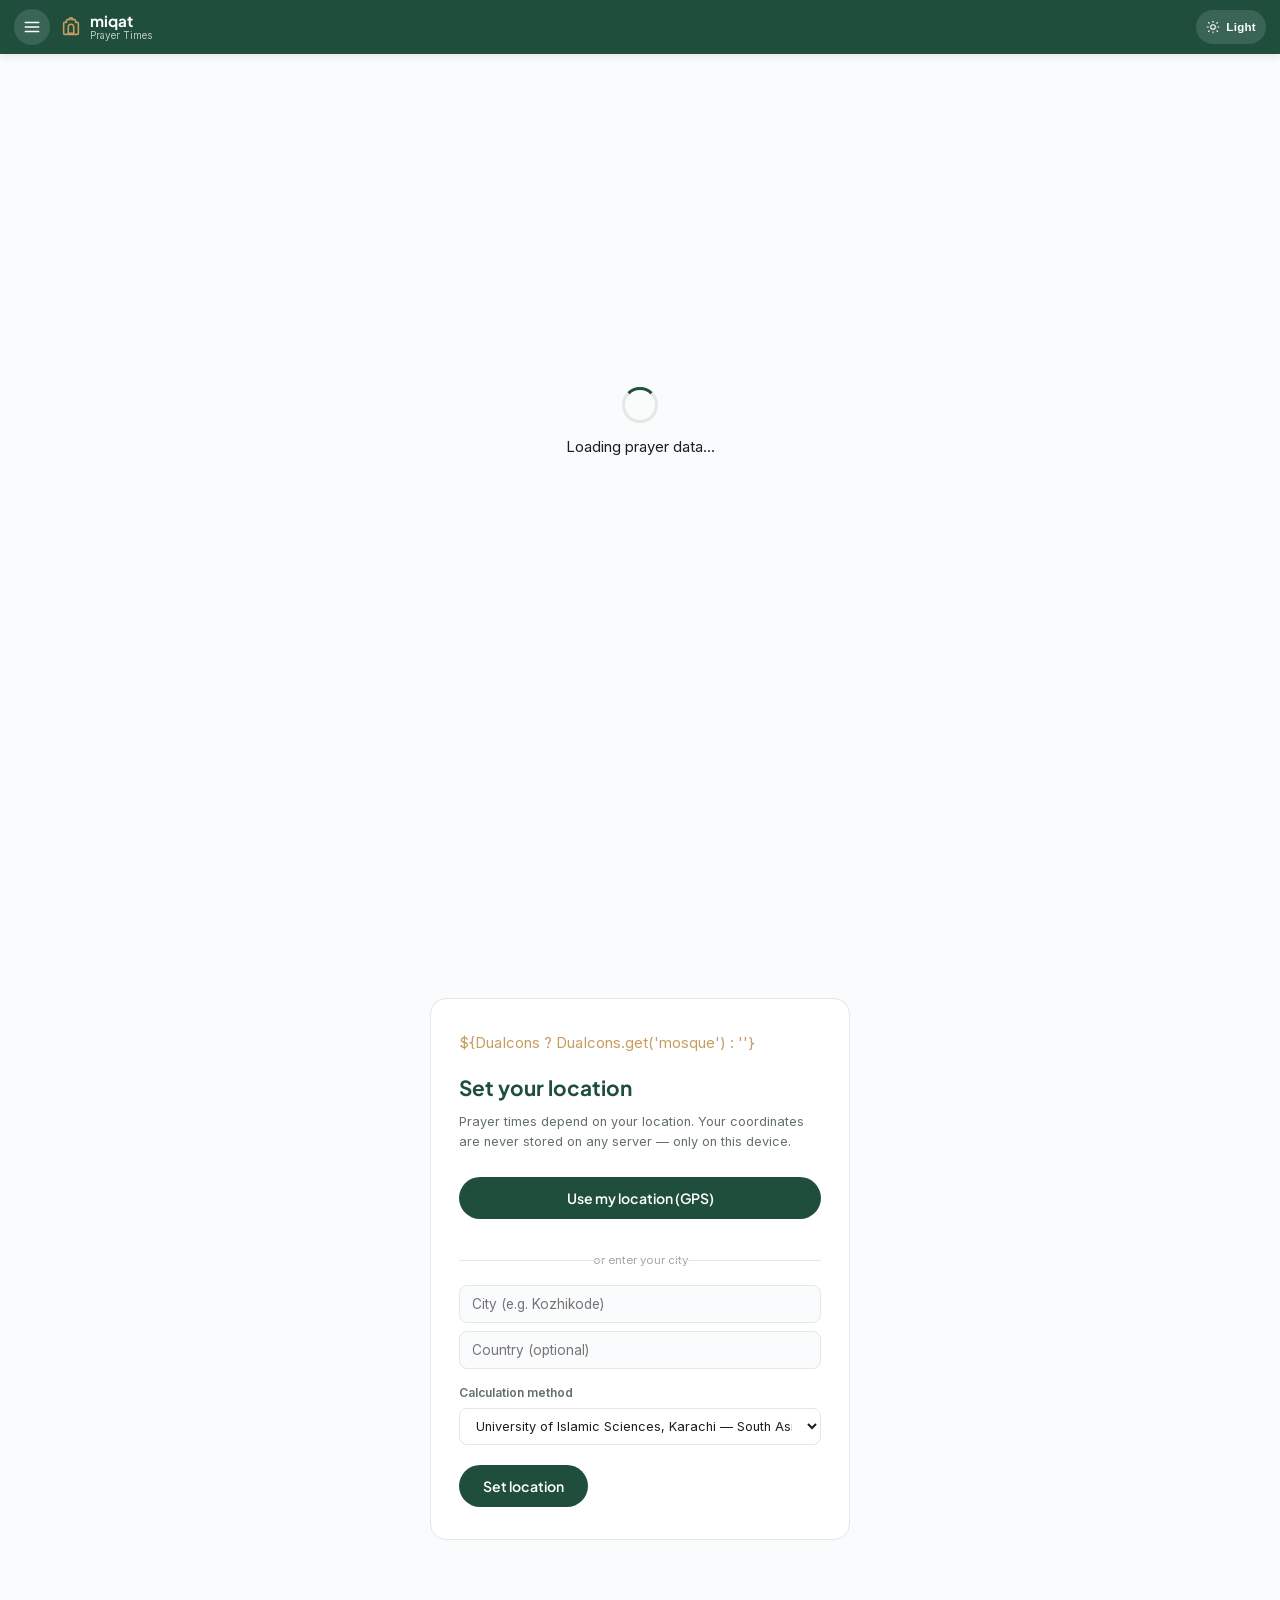
==== miqat/index.html @ eb976a05 "3.0" ====
<!DOCTYPE html>
<html lang="en" data-theme="light">
<head>
<meta charset="UTF-8">
<meta name="viewport" content="width=device-width, initial-scale=1.0">
<title>miqat — Prayer Times</title>
<meta name="description" content="Prayer times, reminders, and tracking. Know your salah times. Never miss a prayer.">
<meta property="og:title" content="miqat — Prayer Times">
<meta property="og:description" content="Prayer times specific to your location. Track every prayer. Qalah management.">
<meta name="theme-color" content="#1f4e3d">
<link rel="manifest" href="/dua/manifest.json">
<link rel="stylesheet" href="../assets/theme/theme.css">
<link rel="stylesheet" href="../assets/css/base.css">
<link rel="stylesheet" href="./style.css">
</head>
<body>

<header class="topbar">
  <div class="topbar-logo">
    <div class="topbar-title">
      miqat
      <span>Prayer Times</span>
    </div>
  </div>
</header>

<div class="page-wrap" id="miqat-app">

  <!-- Loading -->
  <div id="loading" class="screen-center">
    <div class="loading-ring"></div>
    <p id="loading-text">Loading prayer data...</p>
  </div>

  <!-- SETUP SCREEN -->
  <div id="setup-screen" class="screen-center" hidden>
    <div class="setup-card">
      <div class="setup-icon">${DuaIcons ? DuaIcons.get('mosque') : ''}</div>
      <h1 class="setup-title">Set your location</h1>
      <p class="setup-sub">Prayer times depend on your location. Your coordinates are never stored on any server — only on this device.</p>

      <div id="setup-error" class="setup-error" hidden></div>

      <button class="btn-primary setup-gps-btn" id="gps-btn" onclick="useGPS()">
        Use my location (GPS)
      </button>

      <div class="setup-divider">or enter your city</div>

      <div class="setup-city-row">
        <input id="city-input" type="text" placeholder="City (e.g. Kozhikode)" class="setup-input" onkeydown="if(event.key==='Enter') searchCity()">
        <input id="country-input" type="text" placeholder="Country (optional)" class="setup-input">
      </div>

      <div class="setup-method-row">
        <label class="setup-label">Calculation method</label>
        <select id="method-select" class="setup-select"></select>
      </div>

      <button class="btn-primary" id="city-search-btn" onclick="searchCity()">Set location</button>
    </div>
  </div>

  <!-- MAIN APP SCREEN -->
  <div id="app-screen" hidden>

    <!-- Location bar -->
    <div class="location-bar" id="location-bar">
      <span id="times-status" class="times-status"></span>
      <span id="location-name" class="location-name"></span>
      <button class="location-change-btn" onclick="changeLocation()">Change</button>
      <button class="notif-btn" id="notif-btn" onclick="requestNotifications()" title="Enable reminders">
        Reminders
      </button>
      <span id="notif-granted" hidden class="notif-on">Reminders on</span>
    </div>

    <!-- Hero — next prayer countdown -->
    <div id="next-prayer-card" class="next-card upcoming">
      <div class="hero-label">Loading...</div>
    </div>

    <!-- Streak -->
    <div class="streak-bar">
      <span id="streak-display" class="streak-count"></span>
      <span id="streak-milestone" class="streak-milestone" hidden></span>
    </div>

    <!-- Reward panel -->
    <div id="reward-panel" class="reward-panel" hidden></div>

    <!-- Prayer list — today -->
    <section class="section-card">
      <div class="section-head">
        Today's Prayers
      </div>
      <div id="prayer-list" class="prayer-list"></div>
    </section>

    <!-- Notifications prompt -->
    <section class="section-card notif-prompt-card" id="notif-prompt-card">
      <div class="section-head">Reminders</div>
      <p class="notif-desc">Enable browser notifications to receive reminders at each prayer time, even when the app is in the background.</p>
      <button class="btn-primary btn-small" onclick="requestNotifications()">
        Enable prayer reminders
      </button>
      <p class="notif-note">Works best when installed as an app (Add to Home Screen).</p>
    </section>

    <!-- 7-day prayer chart -->
    <section class="section-card">
      <div class="section-head">
        Prayer history
        <div class="chart-toggle">
          <button class="chart-tab active" onclick="renderChart(7); this.parentNode.querySelectorAll('.chart-tab').forEach(b=>b.classList.remove('active')); this.classList.add('active')">7 days</button>
          <button class="chart-tab" onclick="renderChart(30); this.parentNode.querySelectorAll('.chart-tab').forEach(b=>b.classList.remove('active')); this.classList.add('active')">30 days</button>
        </div>
      </div>
      <div id="prayer-chart"></div>
    </section>

    <!-- Qalah tracker -->
    <section class="section-card">
      <div class="section-head">Qalah — القضاء</div>
      <p class="qalah-desc">Prayers missed and not yet made up. Each one you complete here brings you closer to clearing your account with Allah.</p>
      <div id="qalah-tracker"></div>
    </section>

  </div><!-- end app-screen -->

</div><!-- end page-wrap -->

<script src="../assets/icons/icons.js"></script>
<script src="../assets/theme/theme.js"></script>
<script src="./builder.js"></script>
<script>
  if ('serviceWorker' in navigator) {
    navigator.serviceWorker.register('/dua/sw.js').catch(console.error);
  }
  // Check notification permission on load
  document.addEventListener('DOMContentLoaded', () => {
    if (typeof Notification !== 'undefined' && Notification.permission === 'granted') {
      const nb = document.getElementById('notif-btn');
      const ng = document.getElementById('notif-granted');
      const np = document.getElementById('notif-prompt-card');
      if (nb) nb.hidden = true;
      if (ng) ng.hidden = false;
      if (np) np.hidden = true;
    }
  });
</script>
</body>
</html>
---- assets/theme/theme.css ----
/*
 * dua — assets/theme/theme.css
 * Noor UI — Islamic Minimal Design System
 *
 * Usage: <html data-theme="noor">  (light | dark | dua | noor)
 * Import BEFORE style.css in every module's <head>.
 */

/* ════════════════════════════════════════════════════════════════
   BASE FONT IMPORT (loaded once here, not repeated per module)
════════════════════════════════════════════════════════════════ */
/* UI fonts — Inter and Plus Jakarta Sans from Google Fonts */
/* ════════════════════════════════════════════════════════════════
   SELF-HOSTED FONTS — all from assets/fonts/
   No Google Fonts CDN. Works offline after first load.

   Path note: this file is at assets/theme/theme.css
   One level up (..) = assets/, then fonts/ = assets/fonts/
   Correct relative path to fonts = ../fonts/
════════════════════════════════════════════════════════════════ */

/* ── Arabic: Scheherazade New (word-by-word cells, duas) ── */
@font-face {
  font-family: 'Scheherazade New';
  src: url('../fonts/ScheherazadeNew-Regular.woff2') format('woff2');
  font-weight: 400; font-style: normal; font-display: swap;
}
@font-face {
  font-family: 'Scheherazade New';
  src: url('../fonts/ScheherazadeNew-Medium.woff2') format('woff2');
  font-weight: 500; font-style: normal; font-display: swap;
}
@font-face {
  font-family: 'Scheherazade New';
  src: url('../fonts/ScheherazadeNew-SemiBold.woff2') format('woff2');
  font-weight: 600; font-style: normal; font-display: swap;
}
@font-face {
  font-family: 'Scheherazade New';
  src: url('../fonts/ScheherazadeNew-Bold.woff2') format('woff2');
  font-weight: 700; font-style: normal; font-display: swap;
}

/* ── Arabic: Amiri Quran (complete recitation blocks .dua-ar) ── */
@font-face {
  font-family: 'Amiri Quran';
  src: url('../fonts/AmiriQuran-Regular.woff2') format('woff2');
  font-weight: 400; font-style: normal; font-display: swap;
}

/* ── Arabic: Amiri (generic Arabic prose fallback) ── */
@font-face {
  font-family: 'Amiri';
  src: url('../fonts/amiri-regular.woff2') format('woff2');
  font-weight: 400; font-style: normal; font-display: swap;
}
@font-face {
  font-family: 'Amiri';
  src: url('../fonts/amiri-bold.woff2') format('woff2');
  font-weight: 700; font-style: normal; font-display: swap;
}

/* ── UI: Inter variable (body text, labels, table cells) ── */
@font-face {
  font-family: 'Inter';
  src: url('../fonts/InterVariable.woff2') format('woff2');
  font-weight: 100 900; font-style: normal; font-display: swap;
}

/* ── Display: Plus Jakarta Sans variable (headings, buttons, nav) ── */
@font-face {
  font-family: 'Plus Jakarta Sans';
  src: url('../fonts/PlusJakartaSans%5Bwght%5D.woff2') format('woff2');
  font-weight: 200 800; font-style: normal; font-display: swap;
}

/* ── Malayalam: Manjari (word-by-word .ml column) ── */
@font-face {
  font-family: 'Manjari';
  src: url('../fonts/Manjari-Regular.woff2') format('woff2');
  font-weight: 400; font-style: normal; font-display: swap;
}
@font-face {
  font-family: 'Manjari';
  src: url('../fonts/Manjari-Bold.woff2') format('woff2');
  font-weight: 700; font-style: normal; font-display: swap;
}

/* ── Malayalam: Noto Sans Malayalam (fallback if Manjari missing) ── */
@font-face {
  font-family: 'Noto Sans Malayalam';
  src: url('../fonts/NotoSansMalayalam-Regular.woff2') format('woff2');
  font-weight: 400; font-style: normal; font-display: swap;
}
@font-face {
  font-family: 'Noto Sans Malayalam';
  src: url('../fonts/NotoSansMalayalam-Bold.woff2') format('woff2');
  font-weight: 700; font-style: normal; font-display: swap;
}

/* ════════════════════════════════════════════════════════════════
   ARABIC FONTS — self-hosted from assets/fonts/
   Scheherazade New: all Arabic text, duas, word-by-word table
   Amiri Quran:      complete recitation display blocks (.dua-ar)
   SIL Open Font License — free to host and redistribute
════════════════════════════════════════════════════════════════ */






/* ════════════════════════════════════════════════════════════════
   THEME: LIGHT  (default — clean daylight)
════════════════════════════════════════════════════════════════ */
:root,
[data-theme="light"] {
  /* Surface */
  --bg:          #FAFBFC;
  --card:        #FFFFFF;
  --card-alt:    #F6EFE7;
  --alt-row:     #F3F7F5;

  /* Primary — deep green */
  --primary:     #1f4e3d;
  --primary-mid: #2a6953;
  --primary-fg:  #FFFFFF;

  /* Accent — warm gold */
  --accent:      #c79c60;
  --accent-bg:   rgba(199,156,96,0.10);
  --accent-fg:   #FFFFFF;

  /* Text */
  --text:        #1A1F1C;
  --muted:       #637068;
  --subtle:      #A0A8A4;

  /* Border & divider */
  --border:      #E2E8E4;
  --divider:     #EDF1EF;

  /* Semantic */
  --success:     #2a6953;
  --warning:     #c79c60;
  --info:        #1f4e3d;

  /* Arabic */
  --arabic-color: var(--primary);
  --arabic-font:  'Scheherazade New', 'Noto Naskh Arabic', serif;

  /* Shadow */
  --shadow-card: 0 4px 16px rgba(0,0,0,0.06);
  --shadow-bar:  0 2px 8px  rgba(0,0,0,0.10);

  /* Layout */
  --nav-w:       255px;
  --radius-sm:   8px;
  --radius-md:   12px;
  --radius-lg:   16px;
  --radius-pill: 100px;

  /* Typography */
  --font-ui:     'Inter', 'Segoe UI', system-ui, sans-serif;
  --font-display:'Plus Jakarta Sans', 'Inter', sans-serif;
}

/* ════════════════════════════════════════════════════════════════
   THEME: DARK  (deep night, green accents)
════════════════════════════════════════════════════════════════ */
[data-theme="dark"] {
  --bg:          #0D1110;
  --card:        #161C19;
  --card-alt:    #1C2420;
  --alt-row:     #1A211E;

  --primary:     #3DB882;
  --primary-mid: #52C993;
  --primary-fg:  #0D1110;

  --accent:      #D7A055;
  --accent-bg:   rgba(215,160,85,0.10);
  --accent-fg:   #0D1110;

  --text:        #E8EDE9;
  --muted:       #8A9A91;
  --subtle:      #4A5A52;

  --border:      #243028;
  --divider:     #1E2A24;

  --arabic-color: #3DB882;

  --shadow-card: 0 4px 24px rgba(0,0,0,0.35);
  --shadow-bar:  0 2px 10px rgba(0,0,0,0.50);
}

/* ════════════════════════════════════════════════════════════════
   THEME: DUA  (original warm green — the project's heritage look)
════════════════════════════════════════════════════════════════ */
[data-theme="dua"] {
  --bg:          #4a4d50;
  --card:        #FFFFFF;
  --card-alt:    #f6faf7;
  --alt-row:     #f6faf7;

  --primary:     #1f4e3d;
  --primary-mid: #2a6953;
  --primary-fg:  #FFFFFF;

  --accent:      #c79c60;
  --accent-bg:   rgba(199,156,96,0.10);
  --accent-fg:   #FFFFFF;

  --text:        #2a2a2a;
  --muted:       #666666;
  --subtle:      #999999;

  --border:      #e2e8e4;
  --divider:     #edf1ef;

  --arabic-color: #1f4e3d;

  --shadow-card: 0 4px 24px rgba(0,0,0,0.12);
  --shadow-bar:  0 2px 10px rgba(0,0,0,0.50);
}

/* ════════════════════════════════════════════════════════════════
   THEME: NOOR  (Islamic Minimal — the new design language)
════════════════════════════════════════════════════════════════ */
[data-theme="noor"] {
  /* Surface — soft cream and white */
  --bg:          #FAFBFC;
  --card:        #FFFFFF;
  --card-alt:    #F6EFE7;
  --alt-row:     #F9F5F0;

  /* Primary — Noor Blue */
  --primary:     #4A6580;
  --primary-mid: #6F88A5;
  --primary-fg:  #FFFFFF;

  /* Accent — Warm Gold */
  --accent:      #D7A055;
  --accent-bg:   rgba(215,160,85,0.09);
  --accent-fg:   #FFFFFF;

  /* Secondary — Sage Green */
  --sage:        #8D9B78;
  --sage-bg:     rgba(141,155,120,0.08);

  /* Text */
  --text:        #1E2530;
  --muted:       #6B7A8D;
  --subtle:      #B0BBC8;

  /* Border */
  --border:      #E8EDF2;
  --divider:     #F0F4F7;

  /* Semantic */
  --success:     #8D9B78;
  --warning:     #D7A055;
  --info:        #6F88A5;

  /* Arabic */
  --arabic-color: #4A6580;

  /* Shadow — very soft, Noor spec */
  --shadow-card: 0 4px 16px rgba(0,0,0,0.06);
  --shadow-bar:  0 1px 8px  rgba(0,0,0,0.08);

  /* Typography override */
  --font-ui:      'Inter', system-ui, sans-serif;
  --font-display: 'Plus Jakarta Sans', 'Inter', sans-serif;
  --font-ml:      'Manjari', 'Noto Sans Malayalam', sans-serif;
}

/* ════════════════════════════════════════════════════════════════
   TRANSITION — smooth theme switching
════════════════════════════════════════════════════════════════ */
*, *::before, *::after {
  transition:
    background-color 0.25s ease,
    border-color     0.25s ease,
    color            0.25s ease,
    box-shadow       0.25s ease;
}
/* Disable transition on elements where it looks jarring */
.ar, img, svg { transition: none; }
---- assets/css/base.css ----
/*
 * dua — assets/css/common.css
 * Shared layout used by ALL modules: salah, reminder, ablution, quran.
 * Contains: reset, topbar, sidebar, nav, progress, overlay, print base, utilities.
 * Module-specific styles (word tables, dua blocks, etc.) live in each module's style.css.
 *
 * Load order in every module HTML:
 *   <link rel="stylesheet" href="../assets/theme/theme.css">
 *   <link rel="stylesheet" href="../assets/css/common.css">
 *   <link rel="stylesheet" href="./style.css">
 */

/* ── RESET ── */
*, *::before, *::after { box-sizing: border-box; margin: 0; padding: 0; }

body {
  font-family: var(--font-ui, 'Inter', system-ui, sans-serif);
  font-size: 15px;
  line-height: 1.6;
  background: var(--bg);
  color: var(--text);
  min-height: 100vh;
  scroll-behavior: smooth;
  -webkit-font-smoothing: antialiased;
}

a { color: inherit; text-decoration: none; }
ul { list-style: none; }

/* ── TOP BAR ── */
.topbar {
  position: fixed; top: 0; left: 0; right: 0; z-index: 500;
  height: 54px;
  background: var(--primary);
  display: flex; align-items: center;
  padding: 0 14px; gap: 10px;
  box-shadow: var(--shadow-bar);
}

.topbar-logo {
  display: flex; align-items: center; gap: 8px;
  flex: 1; min-width: 0;
}

.topbar-logo .dua-icon {
  width: 22px; height: 22px;
  color: var(--accent);
  flex-shrink: 0;
  display: block;
}

.topbar-title {
  color: var(--primary-fg);
  font-family: var(--font-display, 'Plus Jakarta Sans', sans-serif);
  font-size: 0.95rem;
  font-weight: 700;
  line-height: 1.2;
  white-space: nowrap;
  overflow: hidden;
  text-overflow: ellipsis;
}

.topbar-title span {
  display: block;
  font-size: 0.62rem;
  font-weight: 400;
  opacity: 0.7;
  font-family: var(--font-ui);
}

.topbar-actions {
  display: flex; align-items: center; gap: 6px;
  flex-shrink: 0;
}

/* Icon button — used for menu, theme switcher, etc. */
.icon-btn {
  background: rgba(255,255,255,0.12);
  border: none;
  color: var(--primary-fg);
  width: 36px; height: 36px;
  border-radius: 50%;
  cursor: pointer;
  display: flex; align-items: center; justify-content: center;
  transition: background 0.2s;
  flex-shrink: 0;
}
.icon-btn:hover { background: rgba(255,255,255,0.22); }
.icon-btn svg  { width: 18px; height: 18px; stroke: currentColor; fill: none; }

/* Theme switcher button — slightly wider for label */
.theme-btn {
  background: rgba(255,255,255,0.12);
  border: none;
  color: var(--primary-fg);
  height: 34px;
  padding: 0 10px;
  border-radius: var(--radius-pill);
  cursor: pointer;
  display: flex; align-items: center; gap: 6px;
  font-size: 0.72rem;
  font-weight: 600;
  letter-spacing: 0.3px;
  transition: background 0.2s;
  flex-shrink: 0;
}
.theme-btn:hover { background: rgba(255,255,255,0.22); }
.theme-btn svg  { width: 14px; height: 14px; stroke: currentColor; fill: none; }

/* ── THEME PANEL ── */
.theme-panel {
  position: fixed;
  top: 62px; right: 14px;
  z-index: 600;
  background: var(--card);
  border: 1px solid var(--border);
  border-radius: var(--radius-md);
  box-shadow: var(--shadow-card), 0 8px 32px rgba(0,0,0,0.12);
  padding: 12px;
  min-width: 220px;
  display: none;
}
.theme-panel.open { display: block; }

.theme-panel-title {
  font-size: 0.65rem;
  text-transform: uppercase;
  letter-spacing: 1.2px;
  color: var(--muted);
  margin-bottom: 10px;
  padding: 0 4px;
}

.theme-options {
  display: grid;
  grid-template-columns: 1fr 1fr;
  gap: 8px;
}

.theme-option {
  border: 2px solid var(--border);
  border-radius: var(--radius-sm);
  padding: 10px 8px;
  cursor: pointer;
  background: var(--bg);
  transition: border-color 0.15s, background 0.15s;
  display: flex; flex-direction: column; align-items: center; gap: 6px;
  text-align: center;
}
.theme-option:hover { border-color: var(--primary-mid); }
.theme-option.active { border-color: var(--accent); background: var(--accent-bg); }

.theme-option-swatch {
  width: 32px; height: 20px;
  border-radius: 4px;
  border: 1px solid rgba(0,0,0,0.08);
}
.theme-option-name {
  font-size: 0.7rem;
  font-weight: 600;
  color: var(--text);
}
.theme-option-desc {
  font-size: 0.58rem;
  color: var(--muted);
}

/* Swatch colors per theme */
.swatch-light  { background: linear-gradient(135deg, #FAFBFC 50%, #1f4e3d 50%); }
.swatch-dark   { background: linear-gradient(135deg, #0D1110 50%, #3DB882 50%); }
.swatch-dua    { background: linear-gradient(135deg, #4a4d50 50%, #1f4e3d 50%); }
.swatch-noor   { background: linear-gradient(135deg, #F6EFE7 50%, #6F88A5 50%); }

/* ── PROGRESS BAR ── */
.prog-wrap {
  position: fixed; top: 54px; left: 0; right: 0; z-index: 490;
  height: 2px;
  background: rgba(0,0,0,0.08);
}
.prog-fill {
  height: 100%;
  background: var(--accent);
  transition: width 0.4s ease;
  width: 0;
}
.prog-label {
  position: fixed; top: 60px; right: 12px; z-index: 491;
  font-size: 0.62rem;
  background: var(--primary);
  color: rgba(255,255,255,0.9);
  padding: 2px 10px;
  border-radius: var(--radius-pill);
  font-weight: 500;
  letter-spacing: 0.2px;
}

/* ── SIDEBAR ── */
.sidebar {
  position: fixed; top: 54px; left: 0; bottom: 0; z-index: 400;
  width: var(--nav-w, 255px);
  background: var(--card);
  border-right: 1px solid var(--border);
  overflow-y: auto;
  padding: 16px 0 24px;
  transform: translateX(-100%);
  transition: transform 0.3s ease;
}
.sidebar.open { transform: translateX(0); }

.nav-group-label {
  display: flex; align-items: center; gap: 7px;
  font-size: 0.6rem;
  text-transform: uppercase;
  letter-spacing: 1.4px;
  color: var(--subtle);
  padding: 14px 16px 5px;
  font-weight: 600;
}
.nav-group-label svg {
  width: 12px; height: 12px;
  stroke: var(--muted);
  fill: none;
  flex-shrink: 0;
}

.nav-list { padding: 0; }

.nav-link {
  display: flex; align-items: center; gap: 8px;
  padding: 7px 16px;
  text-decoration: none;
  color: var(--text);
  font-size: 0.78rem;
  border-left: 2px solid transparent;
  transition: background 0.15s, border-color 0.15s;
}
.nav-link:hover  {
  background: var(--alt-row);
  border-left-color: var(--accent);
}
.nav-link.active {
  background: var(--alt-row);
  border-left-color: var(--primary);
  color: var(--primary);
  font-weight: 600;
}

/* Constrain inline SVG icons inside nav links — without this they auto-size
   to their viewBox (24px) which makes the schedule icon much bigger than text */
.nav-link svg {
  width: 15px; height: 15px;
  stroke: currentColor;
  fill: none;
  flex-shrink: 0;
}

.nav-check {
  width: 16px; height: 16px;
  flex-shrink: 0;
  display: flex; align-items: center; justify-content: center;
}
.nav-check svg {
  width: 12px; height: 12px;
  stroke: var(--accent);
  fill: none;
}
/* Hide check icon when not done */
.nav-check:empty { visibility: hidden; }

.nav-separator {
  height: 1px;
  background: var(--divider);
  margin: 8px 16px;
}

.overlay {
  display: none;
  position: fixed; inset: 0; z-index: 399;
  background: rgba(0,0,0,0.45);
  backdrop-filter: blur(2px);
}
.overlay.show { display: block; }

/* ── MAIN CONTENT ── */
.main {
  padding-top: 74px;
  padding-bottom: 96px;
  padding-left: 20px;
  padding-right: 20px;
  max-width: 900px;
  margin: 0 auto;
}

/* ── INTRO CARD ── */
.intro-card {
  background: var(--card);
  border-radius: var(--radius-lg);
  box-shadow: var(--shadow-card);
  padding: 28px 24px;
  margin-bottom: 20px;
  border: 1px solid var(--border);
}

.intro-card h1 {
  display: flex; align-items: center; gap: 10px;
  color: var(--primary);
  font-family: var(--font-display);
  font-size: 1.3rem;
  font-weight: 700;
  text-align: center;
  margin-bottom: 4px;
  justify-content: center;
}
.intro-card h1 svg {
  width: 22px; height: 22px;
  stroke: var(--accent);
  fill: none;
  flex-shrink: 0;
}

.intro-tag {
  text-align: center;
  color: var(--muted);
  font-size: 0.8rem;
  margin-bottom: 20px;
}

.study-tip {
  background: var(--accent-bg);
  border-left: 3px solid var(--accent);
  border-radius: 0 var(--radius-sm) var(--radius-sm) 0;
  padding: 12px 16px;
  font-size: 0.8rem;
  margin-bottom: 20px;
  line-height: 1.65;
  display: flex;
  align-items: flex-start;
  gap: 10px;
}
.study-tip svg {
  width: 16px; height: 16px;
  stroke: var(--accent);
  fill: none;
  flex-shrink: 0;
  margin-top: 2px;
}
.study-tip strong { color: var(--accent); }

.sec-label {
  display: flex; align-items: center; gap: 7px;
  font-size: 0.65rem;
  text-transform: uppercase;
  letter-spacing: 1.5px;
  color: var(--primary);
  font-weight: 700;
  margin-bottom: 10px;
}
.sec-label svg {
  width: 13px; height: 13px;
  stroke: var(--primary);
  fill: none;
}
---- miqat/style.css ----
/*
 * dua — miqat/style.css
 * Prayer times + reminder module. Miqat-specific styles only.
 * Base layout (topbar, page-wrap) is in ../assets/css/base.css
 */

/* ── SCREENS ── */
.screen-center {
  display: flex; flex-direction: column; align-items: center;
  justify-content: center; min-height: calc(100vh - 54px);
  padding: 24px; text-align: center;
}

.loading-ring {
  width: 36px; height: 36px;
  border: 3px solid var(--border);
  border-top-color: var(--primary);
  border-radius: 50%;
  animation: spin 0.9s linear infinite;
  margin-bottom: 12px;
}
@keyframes spin { to { transform: rotate(360deg); } }

/* ── SETUP CARD ── */
.setup-card {
  width: 100%; max-width: 420px;
  background: var(--card);
  border: 1px solid var(--border);
  border-radius: var(--radius-lg);
  padding: 32px 28px;
  text-align: left;
}
.setup-icon { color: var(--accent); margin-bottom: 16px; }
.setup-icon svg { width: 32px; height: 32px; stroke: currentColor; fill: none; }
.setup-title {
  font-family: var(--font-display);
  font-size: 1.3rem; font-weight: 700;
  color: var(--primary); margin-bottom: 8px;
}
.setup-sub {
  font-size: 0.8rem; color: var(--muted);
  line-height: 1.6; margin-bottom: 24px;
}
.setup-error {
  background: rgba(168,0,0,0.08);
  border: 1px solid rgba(168,0,0,0.2);
  color: #8B0000;
  padding: 10px 14px;
  border-radius: var(--radius-sm);
  font-size: 0.78rem;
  margin-bottom: 16px;
}
.setup-gps-btn { width: 100%; margin-bottom: 16px; }
.setup-divider {
  text-align: center; font-size: 0.72rem;
  color: var(--subtle); margin: 16px 0;
  position: relative;
}
.setup-divider::before, .setup-divider::after {
  content: ''; position: absolute; top: 50%;
  width: 40%; height: 1px; background: var(--border);
}
.setup-divider::before { left: 0; }
.setup-divider::after { right: 0; }
.setup-city-row { display: flex; flex-direction: column; gap: 8px; margin-bottom: 14px; }
.setup-input {
  width: 100%; padding: 10px 12px;
  border: 1.5px solid var(--border);
  border-radius: var(--radius-sm);
  background: var(--bg);
  color: var(--text);
  font-size: 0.85rem;
  font-family: var(--font-ui);
  transition: border-color 0.15s;
}
.setup-input:focus { outline: none; border-color: var(--primary); }
.setup-method-row { margin-bottom: 20px; }
.setup-label { display: block; font-size: 0.75rem; font-weight: 600; color: var(--muted); margin-bottom: 6px; }
.setup-select {
  width: 100%; padding: 9px 12px;
  border: 1.5px solid var(--border);
  border-radius: var(--radius-sm);
  background: var(--card); color: var(--text);
  font-size: 0.8rem; font-family: var(--font-ui);
  cursor: pointer;
}

/* ── LOCATION BAR ── */
.location-bar {
  display: flex; align-items: center; gap: 8px;
  padding: 8px 16px;
  background: var(--alt-row);
  border-bottom: 1px solid var(--border);
  font-size: 0.78rem;
}
.location-name { flex: 1; font-weight: 600; color: var(--text); }
.times-status { font-size: 0.7rem; color: var(--muted); }
.location-change-btn {
  background: none; border: 1px solid var(--border);
  border-radius: var(--radius-pill);
  padding: 3px 10px; font-size: 0.7rem;
  color: var(--muted); cursor: pointer;
  font-family: var(--font-ui);
  transition: border-color 0.15s, color 0.15s;
}
.location-change-btn:hover { border-color: var(--primary); color: var(--primary); }
.notif-btn {
  background: var(--primary); color: var(--primary-fg);
  border: none; border-radius: var(--radius-pill);
  padding: 4px 12px; font-size: 0.7rem;
  cursor: pointer; font-family: var(--font-ui);
}
.notif-on { font-size: 0.7rem; color: var(--accent); font-weight: 600; }

/* ── HERO CARD ── */
.next-card {
  margin: 0; padding: 32px 24px 28px;
  background: var(--primary);
  color: var(--primary-fg);
  text-align: center;
  position: relative;
  overflow: hidden;
  transition: background 0.4s;
}
.next-card.active { background: var(--accent); }
.next-card.prayed { background: var(--primary-mid, #2a6953); }
.next-card::before {
  content: '';
  position: absolute;
  top: -40px; right: -40px;
  width: 180px; height: 180px;
  border-radius: 50%;
  background: rgba(255,255,255,0.04);
}
.hero-label {
  font-size: 0.65rem; text-transform: uppercase;
  letter-spacing: 2px; opacity: 0.7;
  margin-bottom: 12px; font-family: var(--font-display);
}
.hero-ar {
  font-family: 'Scheherazade New', 'Amiri', serif;
  font-size: 2.6rem; font-weight: 400;
  line-height: 1.3; color: rgba(255,255,255,0.95);
  margin-bottom: 2px;
  direction: rtl;
}
.hero-en {
  font-family: var(--font-display);
  font-size: 1rem; font-weight: 600;
  opacity: 0.9; margin-bottom: 2px;
}
.hero-ml {
  font-family: var(--font-ml, 'Manjari', sans-serif);
  font-size: 0.8rem; opacity: 0.7; margin-bottom: 16px;
}
.hero-time {
  font-family: var(--font-display);
  font-size: 2rem; font-weight: 700;
  letter-spacing: -0.02em;
  margin-bottom: 4px;
}
.hero-countdown {
  font-size: 0.78rem; opacity: 0.75; margin-bottom: 20px;
  font-family: var(--font-ui); letter-spacing: 0.5px;
}
.hero-countdown.countdown-urgent { opacity: 1; color: #FFE082; }
.hero-countdown.countdown-active { opacity: 1; }

.prayed-btn {
  display: inline-flex; align-items: center; gap: 7px;
  background: rgba(255,255,255,0.18);
  border: 1.5px solid rgba(255,255,255,0.4);
  color: #fff;
  padding: 11px 24px;
  border-radius: var(--radius-pill);
  font-size: 0.88rem; font-weight: 600;
  cursor: pointer; font-family: var(--font-display);
  transition: background 0.15s;
  margin-bottom: 8px;
}
.prayed-btn svg { width: 16px; height: 16px; stroke: currentColor; fill: none; }
.prayed-btn:hover { background: rgba(255,255,255,0.28); }

.qalah-btn {
  display: block; margin: 0 auto;
  background: none; border: none;
  color: rgba(255,255,255,0.55);
  font-size: 0.72rem; cursor: pointer;
  font-family: var(--font-ui);
  text-decoration: underline;
}
.prayed-tag {
  display: inline-flex; align-items: center; gap: 6px;
  background: rgba(255,255,255,0.18);
  padding: 8px 18px; border-radius: var(--radius-pill);
  font-size: 0.82rem; font-weight: 600;
}
.prayed-tag svg { width: 14px; height: 14px; stroke: currentColor; fill: none; }

/* ── STREAK ── */
.streak-bar {
  display: flex; align-items: center; gap: 10px;
  padding: 8px 16px;
  background: var(--alt-row);
  border-bottom: 1px solid var(--border);
}
.streak-count {
  font-size: 0.72rem; font-weight: 700;
  color: var(--accent); font-family: var(--font-display);
}
.streak-milestone {
  font-size: 0.7rem; color: var(--muted);
  font-style: italic;
}

/* ── REWARD PANEL ── */
.reward-panel {
  background: var(--card);
  border: 1.5px solid var(--accent);
  border-radius: var(--radius-lg);
  margin: 16px;
  overflow: hidden;
}
.reward-content { padding: 24px; text-align: center; }
.reward-icon { color: var(--accent); margin-bottom: 8px; }
.reward-icon svg { width: 28px; height: 28px; stroke: currentColor; fill: none; }
.reward-prayer {
  font-family: var(--font-display); font-size: 1rem;
  font-weight: 700; color: var(--primary);
  margin-bottom: 4px;
}
.reward-qalah-note {
  font-size: 0.72rem; color: var(--muted);
  margin-bottom: 12px;
}
.reward-text-en {
  font-size: 0.88rem; color: var(--text);
  line-height: 1.65; margin-bottom: 8px;
}
.reward-text-ml {
  font-family: var(--font-ml, 'Manjari', sans-serif);
  font-size: 0.85rem; color: var(--muted);
  line-height: 1.7; margin-bottom: 8px;
}
.reward-source {
  font-size: 0.7rem; color: var(--subtle);
  font-style: italic; margin-bottom: 16px;
}
.all-done-msg {
  display: flex; align-items: center; justify-content: center; gap: 8px;
  background: var(--alt-row);
  border-radius: var(--radius-sm);
  padding: 10px 16px;
  font-size: 0.8rem; color: var(--primary);
  font-weight: 600; margin-bottom: 16px;
}
.all-done-msg svg { width: 16px; height: 16px; stroke: currentColor; fill: none; }
.reward-close {
  background: none; border: 1px solid var(--border);
  border-radius: var(--radius-pill);
  padding: 6px 20px; font-size: 0.78rem;
  color: var(--muted); cursor: pointer;
  font-family: var(--font-ui);
}

/* ── SECTION CARD ── */
.section-card {
  margin: 16px;
  background: var(--card);
  border: 1px solid var(--border);
  border-radius: var(--radius-lg);
  overflow: hidden;
}
.section-head {
  display: flex; align-items: center; justify-content: space-between;
  padding: 12px 16px;
  border-bottom: 1px solid var(--border);
  font-size: 0.75rem; font-weight: 700;
  text-transform: uppercase; letter-spacing: 1px;
  color: var(--muted);
}

/* ── PRAYER LIST ── */
.prayer-list { }
.prayer-row {
  display: grid;
  grid-template-columns: 1fr auto auto auto;
  align-items: center; gap: 8px;
  padding: 12px 16px;
  border-bottom: 1px solid var(--border);
  transition: background 0.15s;
}
.prayer-row:last-child { border-bottom: none; }
.prayer-row.row-current { background: rgba(199,156,96,0.06); }
.prayer-row.row-prayed  { opacity: 0.7; }
.prayer-row.row-missed  { background: rgba(139,58,58,0.04); }

.row-prayer { display: flex; flex-direction: column; gap: 1px; }
.row-ar {
  font-family: 'Scheherazade New', serif;
  font-size: 1.1rem; color: var(--primary); direction: rtl;
  text-align: left;
}
.row-en { font-size: 0.78rem; font-weight: 600; color: var(--text); }
.row-ml { font-family: var(--font-ml, 'Manjari', sans-serif); font-size: 0.72rem; color: var(--muted); }
.row-time { font-family: var(--font-display); font-size: 0.85rem; font-weight: 600; color: var(--text); white-space: nowrap; }
.row-status { }
.row-btn {
  background: var(--primary); color: var(--primary-fg);
  border: none; border-radius: var(--radius-pill);
  width: 32px; height: 32px;
  display: flex; align-items: center; justify-content: center;
  cursor: pointer; transition: background 0.15s, transform 0.1s;
}
.row-btn:hover { background: var(--primary-mid); transform: scale(1.1); }
.row-btn svg { width: 14px; height: 14px; stroke: currentColor; fill: none; }

/* Badges */
.badge {
  display: inline-flex; align-items: center; gap: 3px;
  padding: 3px 8px; border-radius: var(--radius-pill);
  font-size: 0.65rem; font-weight: 700;
  white-space: nowrap;
}
.badge svg { width: 10px; height: 10px; stroke: currentColor; fill: none; }
.badge-prayed { background: rgba(31,78,61,0.12); color: var(--primary); }
.badge-qalah  { background: rgba(199,156,96,0.15); color: #8B6914; }
.badge-missed { background: rgba(139,58,58,0.12); color: #8B3A3A; }
.badge-now    { background: var(--accent); color: #fff; }
.badge-next   { background: var(--alt-row); color: var(--muted); border: 1px solid var(--border); }

/* ── CHART ── */
.chart-toggle { display: flex; gap: 4px; }
.chart-tab {
  background: none; border: 1px solid var(--border);
  border-radius: var(--radius-pill);
  padding: 3px 10px; font-size: 0.65rem;
  color: var(--muted); cursor: pointer;
  font-family: var(--font-ui);
  transition: all 0.15s;
}
.chart-tab.active { background: var(--primary); color: var(--primary-fg); border-color: var(--primary); }

.chart-wrap { padding: 12px 16px 16px; overflow-x: auto; }
.chart-grid {
  display: grid;
  grid-template-columns: 90px repeat(var(--chart-cols), 1fr);
  gap: 3px;
  min-width: 320px;
}
.chart-col-header { }
.chart-day-label {
  display: flex; flex-direction: column; align-items: center;
  font-size: 0.6rem; color: var(--muted); font-weight: 600;
  line-height: 1.3;
}
.chart-day-label.today { color: var(--primary); }
.chart-day-label span { font-size: 0.58rem; }

.chart-prayer-label {
  display: flex; flex-direction: column;
  justify-content: center;
  gap: 1px; padding-right: 8px;
}
.chart-label-ar {
  font-family: 'Scheherazade New', serif;
  font-size: 0.95rem; color: var(--primary);
  direction: rtl; text-align: right;
}
.chart-label-en { font-size: 0.62rem; color: var(--muted); }

.chart-cell {
  aspect-ratio: 1;
  border-radius: 3px;
  min-width: 12px;
}
.cell-prayed  { background: var(--primary); }
.cell-qalah   { background: #c79c60; }
.cell-missed  { background: #8B3A3A; }
.cell-pending { background: var(--border); }
.cell-future  { background: transparent; border: 1px solid var(--border); }
.cell-empty   { background: var(--alt-row); }

.chart-legend {
  display: flex; gap: 12px; flex-wrap: wrap;
  margin-top: 12px; font-size: 0.65rem; color: var(--muted);
}
.legend-item { display: flex; align-items: center; gap: 5px; }
.legend-dot {
  width: 10px; height: 10px;
  border-radius: 2px; display: inline-block;
}

/* ── QALAH ── */
.qalah-desc { padding: 10px 16px; font-size: 0.78rem; color: var(--muted); line-height: 1.6; }
.qalah-clear {
  display: flex; align-items: center; gap: 8px;
  padding: 16px; font-size: 0.82rem;
  color: var(--primary); font-weight: 600;
}
.qalah-clear svg { width: 16px; height: 16px; stroke: currentColor; fill: none; }
.qalah-total {
  padding: 10px 16px 0;
  font-size: 0.8rem; font-weight: 700;
  color: #8B3A3A;
}
.qalah-msg {
  padding: 6px 16px 12px;
  font-size: 0.75rem; color: var(--muted);
  font-style: italic; line-height: 1.55;
}
.qalah-list { padding: 0 16px 16px; display: flex; flex-direction: column; gap: 8px; }
.qalah-row {
  display: flex; align-items: center; gap: 10px;
  padding: 10px 12px;
  background: var(--alt-row);
  border-radius: var(--radius-sm);
  border: 1px solid var(--border);
}
.qalah-name {
  flex: 1; font-size: 0.82rem; font-weight: 600;
  color: var(--text); font-family: var(--font-display);
}
.qalah-count {
  background: rgba(139,58,58,0.12); color: #8B3A3A;
  padding: 2px 8px; border-radius: var(--radius-pill);
  font-size: 0.72rem; font-weight: 700;
}
.qalah-mark-btn {
  display: flex; align-items: center; gap: 5px;
  background: var(--primary); color: var(--primary-fg);
  border: none; border-radius: var(--radius-pill);
  padding: 6px 12px; font-size: 0.72rem; font-weight: 600;
  cursor: pointer; font-family: var(--font-ui);
  white-space: nowrap;
  transition: background 0.15s;
}
.qalah-mark-btn:hover { background: var(--primary-mid); }
.qalah-mark-btn svg { width: 12px; height: 12px; stroke: currentColor; fill: none; }

/* ── NOTIFICATIONS ── */
.notif-prompt-card { }
.notif-desc { padding: 10px 16px 8px; font-size: 0.78rem; color: var(--muted); line-height: 1.6; }
.notif-note { padding: 8px 16px 14px; font-size: 0.7rem; color: var(--subtle); }
.btn-small { margin: 0 16px 0; padding: 8px 20px; font-size: 0.8rem; }

/* ── SHARED BUTTON ── */
.btn-primary {
  display: inline-flex; align-items: center; justify-content: center; gap: 7px;
  background: var(--primary); color: var(--primary-fg);
  border: none; border-radius: var(--radius-pill);
  padding: 12px 24px; font-size: 0.88rem; font-weight: 600;
  cursor: pointer; font-family: var(--font-display);
  transition: background 0.15s, transform 0.1s;
  text-decoration: none;
}
.btn-primary:hover { background: var(--primary-mid); transform: translateY(-1px); }

/* ── RESPONSIVE ── */
@media (max-width: 400px) {
  .hero-ar { font-size: 2rem; }
  .hero-time { font-size: 1.6rem; }
  .chart-grid { font-size: 0.55rem; }
}
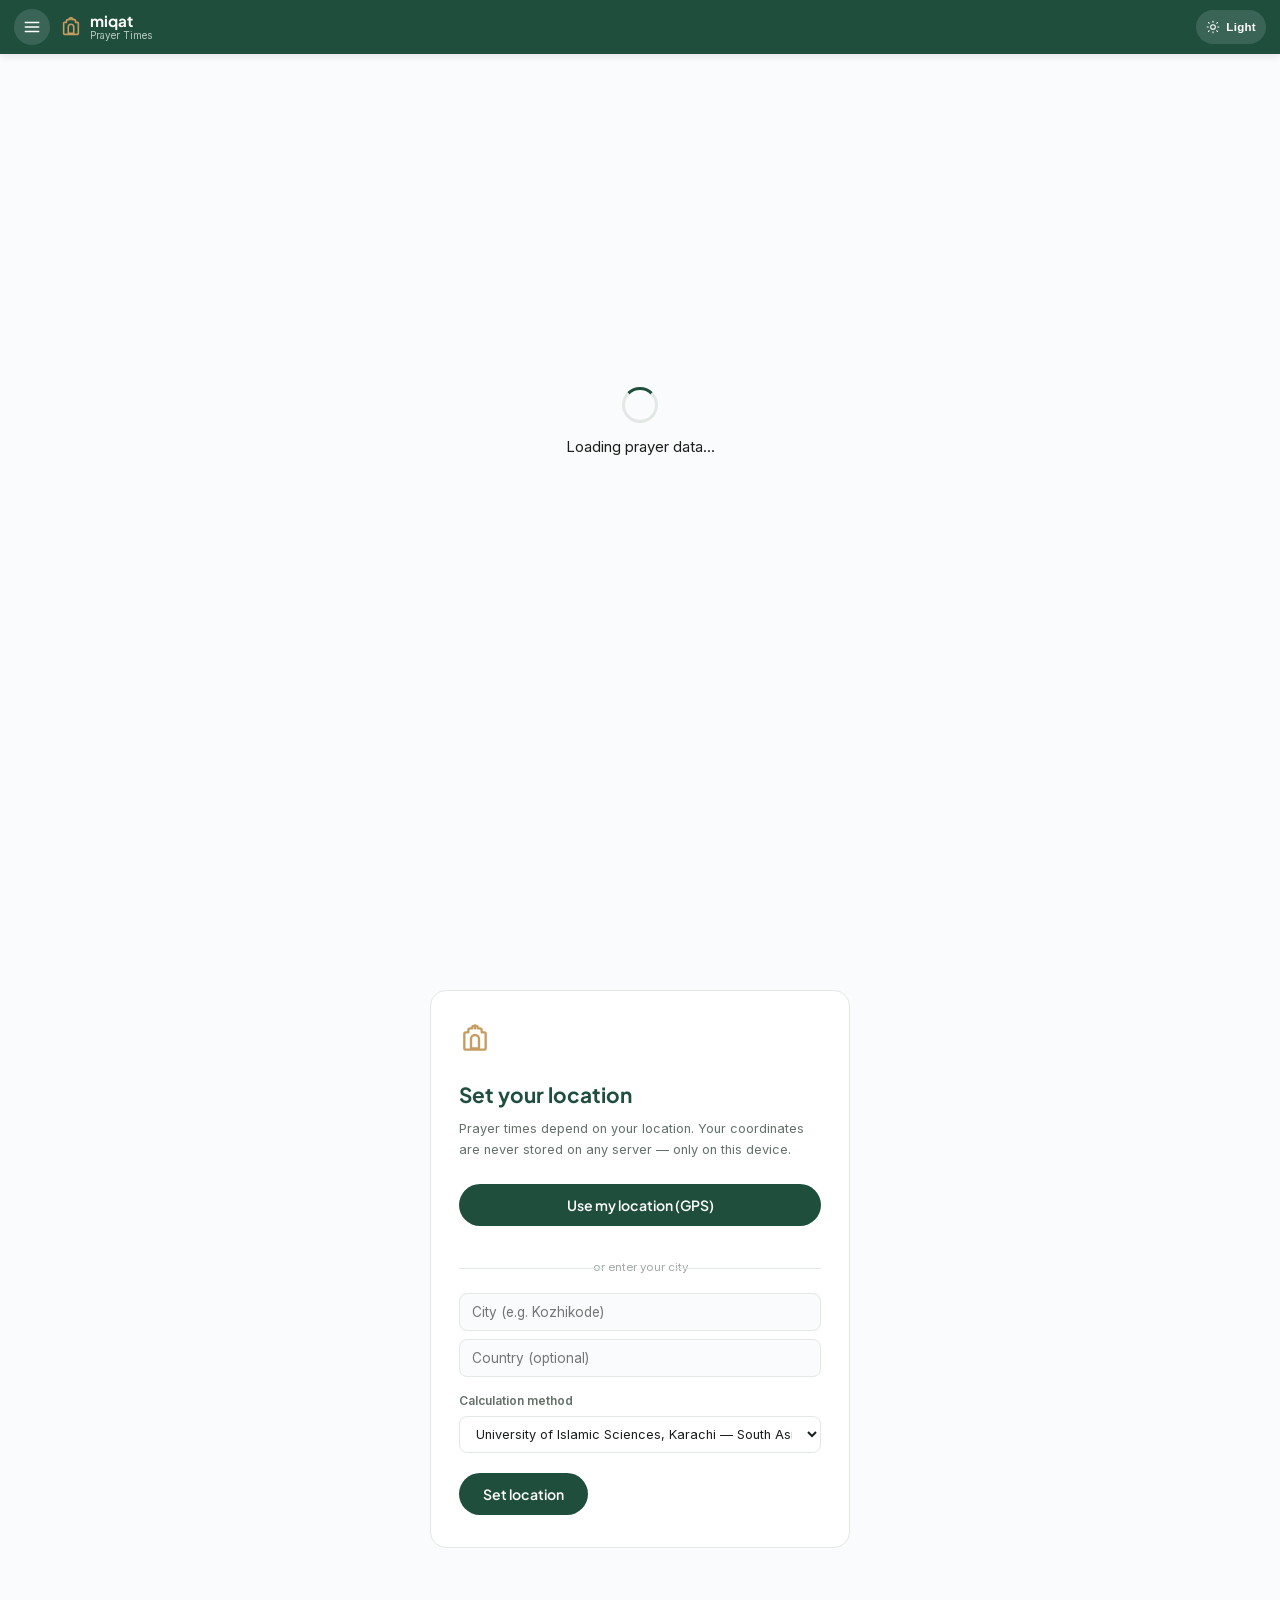
==== commit 1633bc72: "3.2" ====
--- a/miqat/index.html
+++ b/miqat/index.html
@@ -35,7 +35,7 @@
   <!-- SETUP SCREEN -->
   <div id="setup-screen" class="screen-center" hidden>
     <div class="setup-card">
-      <div class="setup-icon">${DuaIcons ? DuaIcons.get('mosque') : ''}</div>
+      <div class="setup-icon"><svg xmlns="http://www.w3.org/2000/svg" viewBox="0 0 24 24" width="32" height="32" fill="none" stroke="currentColor" stroke-width="1.75" stroke-linecap="round" stroke-linejoin="round"><path d="M12 2c-1.1 0-2 .45-2 1v1H8.5C7.67 4 7 4.67 7 5.5V7H5a1 1 0 0 0-1 1v11a1 1 0 0 0 1 1h14a1 1 0 0 0 1-1V8a1 1 0 0 0-1-1h-2V5.5C17 4.67 16.33 4 15.5 4H14V3c0-.55-.9-1-2-1z"/><path d="M9 12a3 3 0 0 1 6 0v7H9v-7z"/><line x1="12" y1="2" x2="12" y2="4"/></svg></div>
       <h1 class="setup-title">Set your location</h1>
       <p class="setup-sub">Prayer times depend on your location. Your coordinates are never stored on any server — only on this device.</p>
 
@@ -149,5 +149,24 @@
     }
   });
 </script>
+
+<!-- Settings overlay -->
+<div id="settings-overlay" class="settings-overlay" hidden>
+  <div class="settings-panel">
+    <div class="settings-head">
+      Settings
+      <button class="settings-close" onclick="closeSettings()">&#x2715;</button>
+    </div>
+    <div class="settings-body">
+      <div class="settings-group">
+        <label class="settings-label">Calculation method</label>
+        <select id="settings-method" class="setup-select"
+          onchange="_settings.method=parseInt(this.value);saveSettings();fetchTimes();">
+        </select>
+      </div>
+      <button class="btn-primary btn-small" onclick="changeLocation()">Change location</button>
+    </div>
+  </div>
+</div>
 </body>
 </html>
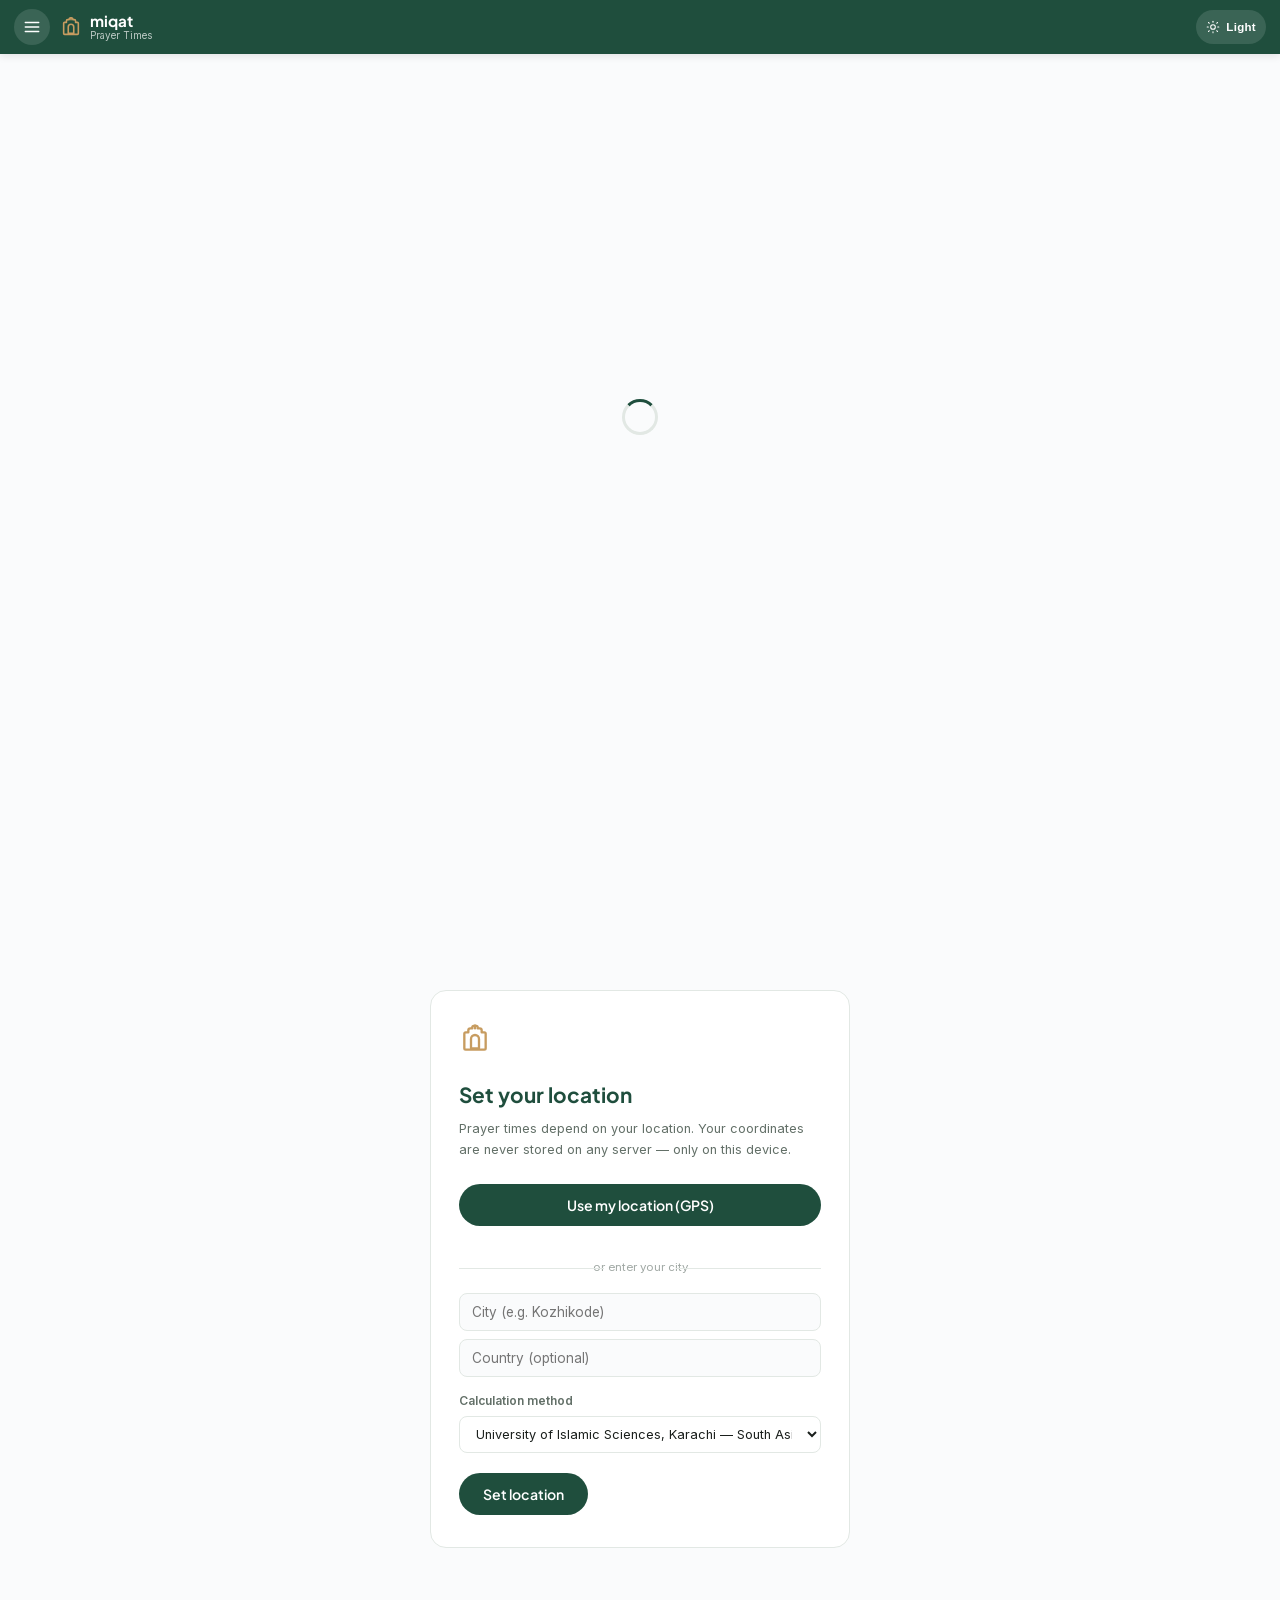
==== commit 82599378: "3.4" ====
--- a/miqat/index.html
+++ b/miqat/index.html
@@ -29,7 +29,6 @@
   <!-- Loading -->
   <div id="loading" class="screen-center">
     <div class="loading-ring"></div>
-    <p id="loading-text">Loading prayer data...</p>
   </div>
 
   <!-- SETUP SCREEN -->
--- a/miqat/style.css
+++ b/miqat/style.css
@@ -462,3 +462,29 @@
   .hero-time { font-size: 1.6rem; }
   .chart-grid { font-size: 0.55rem; }
 }
+
+/* Loading indicators */
+.times-loading {
+  display: inline-block;
+  width: 10px; height: 10px;
+  border: 1.5px solid rgba(255,255,255,0.4);
+  border-top-color: var(--accent);
+  border-radius: 50%;
+  animation: spin 0.8s linear infinite;
+  vertical-align: middle;
+}
+.hero-skeleton {
+  display: flex; flex-direction: column;
+  align-items: center; gap: 12px;
+  padding: 20px 0;
+  opacity: 0.7;
+}
+.hero-skeleton .loading-ring {
+  border-color: rgba(255,255,255,0.2);
+  border-top-color: rgba(255,255,255,0.8);
+  width: 28px; height: 28px;
+}
+.hero-skeleton p {
+  font-size: 0.78rem; color: rgba(255,255,255,0.7);
+  font-family: var(--font-ui);
+}
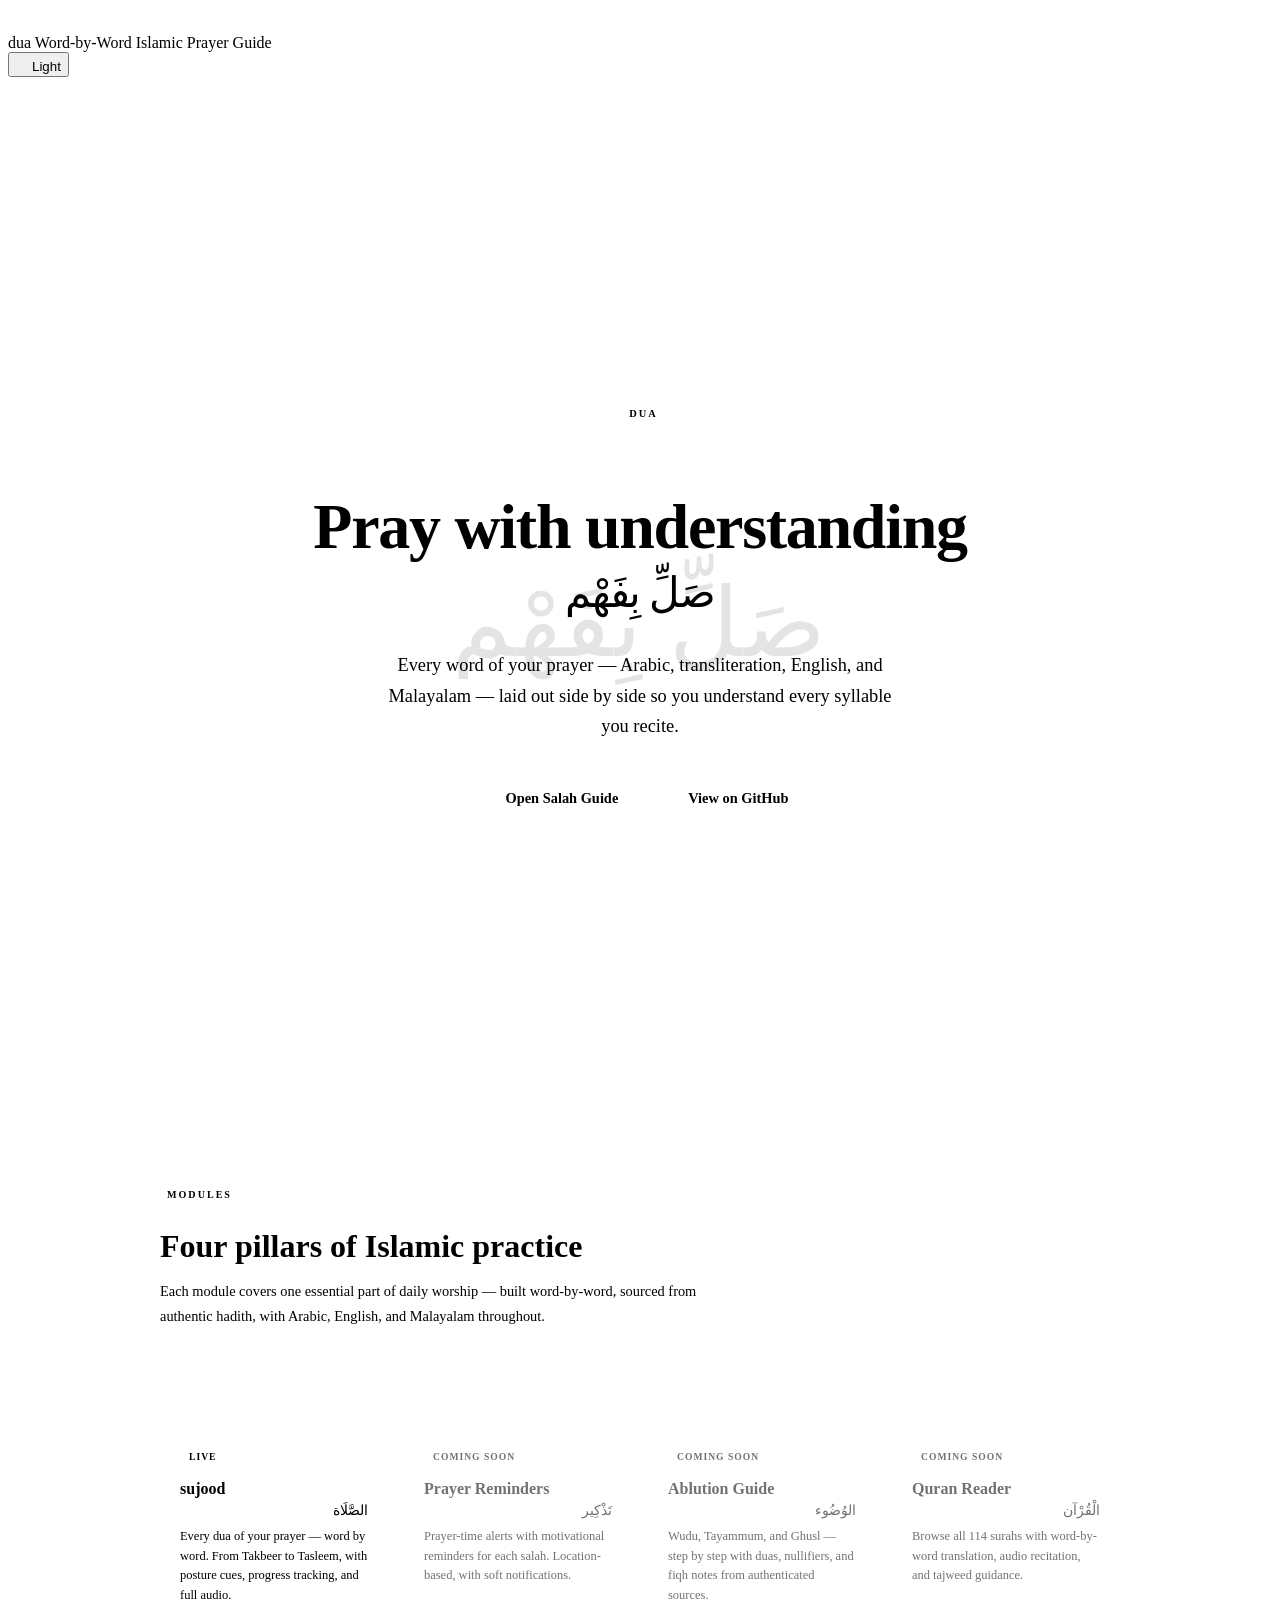
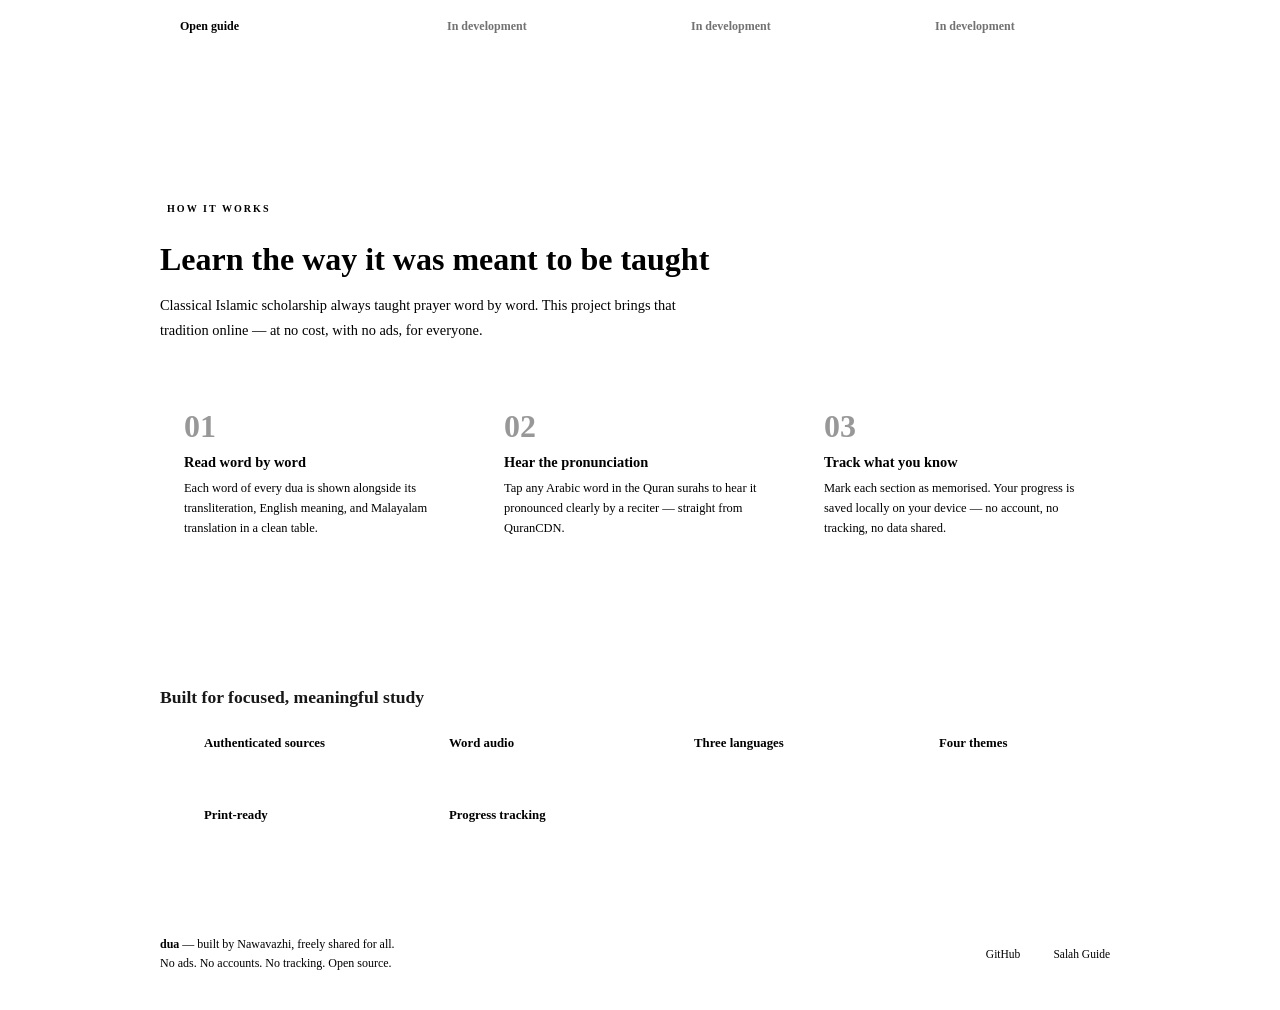
==== commit 2c7fab1c: "3.9" ====
--- a/miqat/index.html
+++ b/miqat/index.html
@@ -2,170 +2,715 @@
 <html lang="en" data-theme="light">
 <head>
 <meta charset="UTF-8">
+<link rel="icon" type="image/png" href="/dua/assets/icons/icon-192.png">
+<meta name="author" content="Nawavazhi">
+<meta name="contact" content="nawavazhi@gmail.com">
 <meta name="viewport" content="width=device-width, initial-scale=1.0">
-<title>miqat — Prayer Times</title>
-<meta name="description" content="Prayer times, reminders, and tracking. Know your salah times. Never miss a prayer.">
-<meta property="og:title" content="miqat — Prayer Times">
-<meta property="og:description" content="Prayer times specific to your location. Track every prayer. Qalah management.">
-<meta name="theme-color" content="#1f4e3d">
+<title>dua — Pray with Understanding</title>
+<meta name="description" content="Learn every word of your prayer in Arabic, English, and Malayalam. Word-by-word Islamic prayer guide.">
 <link rel="manifest" href="/dua/manifest.json">
-<link rel="stylesheet" href="../assets/theme/theme.css">
-<link rel="stylesheet" href="../assets/css/base.css">
-<link rel="stylesheet" href="./style.css">
+<script>if('serviceWorker' in navigator) navigator.serviceWorker.register('/dua/sw.js');</script>
+
+<link rel="stylesheet" href="./assets/theme/theme.css">
+<link rel="stylesheet" href="./assets/css/base.css">
+
+<style>
+/* ── HOME-ONLY STYLES ── */
+
+/* Remove topbar fixed offset for hero */
+.page-wrap { padding-top: 54px; }
+
+/* ── HERO ── */
+.hero {
+  min-height: calc(100vh - 54px);
+  display: flex;
+  flex-direction: column;
+  align-items: center;
+  justify-content: center;
+  text-align: center;
+  padding: 60px 24px 80px;
+  position: relative;
+  overflow: hidden;
+}
+
+.hero-ar {
+  font-family: 'Noto Naskh Arabic', 'Amiri', serif;
+  font-size: clamp(2.8rem, 8vw, 6rem);
+  color: var(--primary);
+  opacity: 0.10;
+  line-height: 1.3;
+  letter-spacing: 0.02em;
+  user-select: none;
+  position: absolute;
+  top: 50%;
+  left: 50%;
+  transform: translate(-50%, -50%);
+  white-space: nowrap;
+  pointer-events: none;
+  width: max-content;
+}
+
+.hero-eyebrow {
+  display: flex;
+  align-items: center;
+  gap: 7px;
+  font-size: 0.65rem;
+  text-transform: uppercase;
+  letter-spacing: 2px;
+  color: var(--accent);
+  font-weight: 700;
+  margin-bottom: 20px;
+  font-family: var(--font-display);
+}
+.hero-eyebrow svg {
+  width: 13px; height: 13px;
+  stroke: var(--accent);
+  fill: none;
+}
+
+.hero-title {
+  font-family: var(--font-display);
+  font-size: clamp(2rem, 6vw, 4rem);
+  font-weight: 700;
+  color: var(--primary);
+  line-height: 1.1;
+  margin-bottom: 8px;
+  letter-spacing: -0.02em;
+}
+
+.hero-arabic-inline {
+  display: block;
+  font-family: 'Noto Naskh Arabic', 'Amiri', serif;
+  font-size: clamp(1.4rem, 4vw, 2.6rem);
+  color: var(--accent);
+  font-weight: 400;
+  line-height: 1.5;
+  direction: rtl;
+  margin-bottom: 18px;
+}
+
+.hero-tagline {
+  font-size: clamp(0.95rem, 2vw, 1.15rem);
+  color: var(--muted);
+  max-width: 520px;
+  line-height: 1.65;
+  margin: 0 auto 36px;
+}
+
+.hero-actions {
+  display: flex;
+  gap: 12px;
+  justify-content: center;
+  flex-wrap: wrap;
+}
+
+.btn-primary {
+  display: inline-flex;
+  align-items: center;
+  gap: 8px;
+  background: var(--primary);
+  color: var(--primary-fg);
+  padding: 13px 28px;
+  border-radius: var(--radius-pill);
+  font-size: 0.9rem;
+  font-weight: 600;
+  text-decoration: none;
+  font-family: var(--font-display);
+  transition: background 0.2s, transform 0.15s;
+  border: none;
+  cursor: pointer;
+}
+.btn-primary:hover { background: var(--primary-mid); transform: translateY(-1px); }
+.btn-primary svg { width: 16px; height: 16px; stroke: currentColor; fill: none; }
+
+.btn-ghost {
+  display: inline-flex;
+  align-items: center;
+  gap: 8px;
+  background: transparent;
+  color: var(--primary);
+  padding: 13px 22px;
+  border-radius: var(--radius-pill);
+  font-size: 0.9rem;
+  font-weight: 600;
+  text-decoration: none;
+  font-family: var(--font-display);
+  border: 1.5px solid var(--border);
+  transition: border-color 0.2s, background 0.2s;
+}
+.btn-ghost:hover { border-color: var(--primary); background: var(--alt-row); }
+.btn-ghost svg { width: 16px; height: 16px; stroke: currentColor; fill: none; }
+
+/* ── SECTION WRAPPER ── */
+.section {
+  max-width: 960px;
+  margin: 0 auto;
+  padding: 72px 24px;
+}
+
+.section-eyebrow {
+  display: flex;
+  align-items: center;
+  gap: 7px;
+  font-size: 0.63rem;
+  text-transform: uppercase;
+  letter-spacing: 2px;
+  color: var(--accent);
+  font-weight: 700;
+  margin-bottom: 10px;
+  font-family: var(--font-display);
+}
+.section-eyebrow svg { width: 13px; height: 13px; stroke: var(--accent); fill: none; }
+
+.section-title {
+  font-family: var(--font-display);
+  font-size: clamp(1.4rem, 4vw, 2rem);
+  font-weight: 700;
+  color: var(--primary);
+  margin-bottom: 8px;
+  line-height: 1.2;
+}
+
+.section-body {
+  color: var(--muted);
+  font-size: 0.9rem;
+  line-height: 1.7;
+  max-width: 540px;
+  margin-bottom: 40px;
+}
+
+/* ── MODULE CARDS ── */
+.modules-grid {
+  display: grid;
+  grid-template-columns: repeat(auto-fit, minmax(200px, 1fr));
+  gap: 16px;
+}
+
+.module-card {
+  background: var(--card);
+  border: 1.5px solid var(--border);
+  border-radius: var(--radius-lg);
+  padding: 24px 20px;
+  text-decoration: none;
+  color: inherit;
+  display: flex;
+  flex-direction: column;
+  gap: 14px;
+  transition: border-color 0.2s, box-shadow 0.2s, transform 0.15s;
+  position: relative;
+  overflow: hidden;
+}
+.module-card.active { border-color: var(--primary); }
+.module-card.active:hover {
+  box-shadow: var(--shadow-card);
+  transform: translateY(-2px);
+}
+.module-card.inactive {
+  opacity: 0.55;
+  cursor: default;
+}
+.module-card.active::after {
+  content: '';
+  position: absolute;
+  top: 0; left: 0; right: 0;
+  height: 3px;
+  background: var(--primary);
+  border-radius: var(--radius-lg) var(--radius-lg) 0 0;
+}
+
+.module-icon {
+  width: 42px; height: 42px;
+  background: var(--alt-row);
+  border-radius: var(--radius-md);
+  display: flex; align-items: center; justify-content: center;
+  color: var(--primary);
+}
+.module-card.active .module-icon { background: var(--primary); color: var(--primary-fg); }
+.module-icon svg { width: 20px; height: 20px; stroke: currentColor; fill: none; }
+
+.module-status {
+  font-size: 0.6rem;
+  font-weight: 700;
+  text-transform: uppercase;
+  letter-spacing: 1px;
+  padding: 3px 9px;
+  border-radius: var(--radius-pill);
+  align-self: flex-start;
+}
+.status-live   { background: var(--primary); color: var(--primary-fg); }
+.status-soon   { background: var(--alt-row); color: var(--subtle); }
+
+.module-name {
+  font-family: var(--font-display);
+  font-size: 1rem;
+  font-weight: 700;
+  color: var(--text);
+  line-height: 1.2;
+  margin-bottom: 4px;
+}
+.module-name-ar {
+  font-family: 'Noto Naskh Arabic', 'Amiri', serif;
+  font-size: 0.85rem;
+  color: var(--accent);
+  direction: rtl;
+  display: block;
+  margin-bottom: 8px;
+}
+.module-desc {
+  font-size: 0.78rem;
+  color: var(--muted);
+  line-height: 1.55;
+}
+
+.module-cta {
+  display: flex;
+  align-items: center;
+  gap: 5px;
+  font-size: 0.75rem;
+  font-weight: 600;
+  color: var(--primary);
+  margin-top: auto;
+}
+.module-cta svg { width: 13px; height: 13px; stroke: currentColor; fill: none; }
+.module-card.inactive .module-cta { color: var(--subtle); }
+
+/* ── HOW IT WORKS ── */
+.steps {
+  display: grid;
+  grid-template-columns: repeat(auto-fit, minmax(220px, 1fr));
+  gap: 0;
+  border: 1px solid var(--border);
+  border-radius: var(--radius-lg);
+  overflow: hidden;
+}
+.step {
+  padding: 28px 24px;
+  border-right: 1px solid var(--border);
+  background: var(--card);
+}
+.step:last-child { border-right: none; }
+
+.step-num {
+  font-family: var(--font-display);
+  font-size: 2rem;
+  font-weight: 700;
+  color: var(--accent);
+  opacity: 0.4;
+  line-height: 1;
+  margin-bottom: 12px;
+}
+.step-title {
+  font-family: var(--font-display);
+  font-size: 0.9rem;
+  font-weight: 700;
+  color: var(--text);
+  margin-bottom: 8px;
+}
+.step-desc {
+  font-size: 0.78rem;
+  color: var(--muted);
+  line-height: 1.6;
+}
+
+/* ── FEATURE STRIP ── */
+.features {
+  background: var(--primary);
+  padding: 48px 24px;
+}
+.features-inner {
+  max-width: 960px;
+  margin: 0 auto;
+}
+.features-title {
+  font-family: var(--font-display);
+  font-size: 1.1rem;
+  font-weight: 700;
+  color: var(--primary-fg);
+  margin-bottom: 28px;
+  opacity: 0.9;
+}
+.features-grid {
+  display: grid;
+  grid-template-columns: repeat(auto-fit, minmax(180px, 1fr));
+  gap: 20px;
+}
+.feature {
+  display: flex;
+  gap: 12px;
+  align-items: flex-start;
+}
+.feature-icon {
+  width: 32px; height: 32px;
+  background: rgba(255,255,255,0.12);
+  border-radius: var(--radius-sm);
+  display: flex; align-items: center; justify-content: center;
+  flex-shrink: 0;
+  color: var(--accent);
+}
+.feature-icon svg { width: 15px; height: 15px; stroke: currentColor; fill: none; }
+.feature-text { }
+.feature-label {
+  font-size: 0.8rem;
+  font-weight: 600;
+  color: var(--primary-fg);
+  margin-bottom: 3px;
+}
+.feature-sub {
+  font-size: 0.7rem;
+  color: rgba(255,255,255,0.55);
+  line-height: 1.5;
+}
+
+/* ── FOOTER ── */
+.footer {
+  border-top: 1px solid var(--border);
+  padding: 28px 24px;
+  max-width: 960px;
+  margin: 0 auto;
+  display: flex;
+  align-items: center;
+  justify-content: space-between;
+  flex-wrap: wrap;
+  gap: 12px;
+}
+.footer-left {
+  font-size: 0.75rem;
+  color: var(--subtle);
+  line-height: 1.6;
+}
+.footer-left strong { color: var(--muted); font-weight: 600; }
+.footer-right {
+  display: flex;
+  gap: 8px;
+  align-items: center;
+}
+.footer-link {
+  display: inline-flex;
+  align-items: center;
+  gap: 5px;
+  font-size: 0.72rem;
+  color: var(--muted);
+  text-decoration: none;
+  padding: 5px 10px;
+  border-radius: var(--radius-pill);
+  border: 1px solid var(--border);
+  transition: border-color 0.15s, color 0.15s;
+}
+.footer-link:hover { border-color: var(--primary); color: var(--primary); }
+.footer-link svg { width: 13px; height: 13px; stroke: currentColor; fill: none; }
+
+/* ── DIVIDER ── */
+.page-divider {
+  height: 1px;
+  background: var(--divider);
+  max-width: 960px;
+  margin: 0 auto;
+}
+
+/* ── RESPONSIVE ── */
+@media (max-width: 600px) {
+  .hero { min-height: auto; padding: 48px 20px 60px; }
+  .hero-ar { font-size: 2.4rem; }
+  .steps { border-radius: 0; border-left: none; border-right: none; }
+  .step { border-right: none; border-bottom: 1px solid var(--border); }
+  .step:last-child { border-bottom: none; }
+  .footer { flex-direction: column; align-items: flex-start; }
+}
+</style>
 </head>
 <body>
 
 <header class="topbar">
-  <div class="topbar-logo">
-    <div class="topbar-title">
-      miqat
-      <span>Prayer Times</span>
-    </div>
+  <button class="icon-btn" id="nav-toggle" aria-label="Home" onclick="window.location.href='./'">
+    <span data-icon="home"></span>
+  </button>
+  <div class="topbar-title">
+    dua
+    <span>Word-by-Word Islamic Prayer Guide</span>
   </div>
 </header>
 
-<div class="page-wrap" id="miqat-app">
-
-  <!-- Loading -->
-  <div id="loading" class="screen-center">
-    <div class="loading-ring"></div>
+<div class="page-wrap">
+
+  <!-- ── HERO ── -->
+  <section class="hero">
+    <div class="hero-ar" aria-hidden="true">صَلِّ بِفَهْم</div>
+
+    <div class="hero-eyebrow">
+      <span data-icon="mosque"></span>
+      dua
+    </div>
+
+    <h1 class="hero-title">
+      Pray with understanding
+      <span class="hero-arabic-inline">صَلِّ بِفَهْم</span>
+    </h1>
+
+    <p class="hero-tagline">
+      Every word of your prayer — Arabic, transliteration, English, and Malayalam
+      — laid out side by side so you understand every syllable you recite.
+    </p>
+
+    <div class="hero-actions">
+      <a href="./sujood/index.html" class="btn-primary">
+        <span data-icon="arrow_right"></span>
+        Open Salah Guide
+      </a>
+      <a href="https://github.com/nawavazhi/dua" class="btn-ghost" target="_blank" rel="noopener">
+        <span data-icon="github"></span>
+        View on GitHub
+      </a>
+    </div>
+  </section>
+
+  <!-- ── MODULES ── -->
+  <section class="section">
+    <div class="section-eyebrow">
+      <span data-icon="layers"></span>
+      Modules
+    </div>
+    <h2 class="section-title">Four pillars of Islamic practice</h2>
+    <p class="section-body">
+      Each module covers one essential part of daily worship — built word-by-word,
+      sourced from authentic hadith, with Arabic, English, and Malayalam throughout.
+    </p>
+
+    <div class="modules-grid">
+
+      <!-- Salah — LIVE -->
+      <a href="./sujood/index.html" class="module-card active">
+        <div class="module-icon">
+          <span data-icon="mosque"></span>
+        </div>
+        <span class="module-status status-live">Live</span>
+        <div>
+          <div class="module-name">sujood</div>
+          <span class="module-name-ar">الصَّلَاة</span>
+          <div class="module-desc">
+            Every dua of your prayer — word by word. From Takbeer to Tasleem,
+            with posture cues, progress tracking, and full audio.
+          </div>
+        </div>
+        <div class="module-cta">
+          Open guide
+          <span data-icon="arrow_right"></span>
+        </div>
+      </a>
+
+      <!-- Reminder — COMING SOON -->
+      <div class="module-card inactive">
+        <div class="module-icon">
+          <span data-icon="bell"></span>
+        </div>
+        <span class="module-status status-soon">Coming soon</span>
+        <div>
+          <div class="module-name">Prayer Reminders</div>
+          <span class="module-name-ar">تَذْكِير</span>
+          <div class="module-desc">
+            Prayer-time alerts with motivational reminders for each salah.
+            Location-based, with soft notifications.
+          </div>
+        </div>
+        <div class="module-cta">
+          <span data-icon="lock" style="display:inline-flex;width:18px;height:11px"></span>
+          In development
+        </div>
+      </div>
+
+      <!-- Ablution — COMING SOON -->
+      <div class="module-card inactive">
+        <div class="module-icon">
+          <span data-icon="drop"></span>
+        </div>
+        <span class="module-status status-soon">Coming soon</span>
+        <div>
+          <div class="module-name">Ablution Guide</div>
+          <span class="module-name-ar">الوُضُوء</span>
+          <div class="module-desc">
+            Wudu, Tayammum, and Ghusl — step by step with duas, nullifiers,
+            and fiqh notes from authenticated sources.
+          </div>
+        </div>
+        <div class="module-cta">
+          <span data-icon="lock" style="display:inline-flex;width:18px;height:11px"></span>
+          In development
+        </div>
+      </div>
+
+      <!-- Quran — COMING SOON -->
+      <div class="module-card inactive">
+        <div class="module-icon">
+          <span data-icon="quran"></span>
+        </div>
+        <span class="module-status status-soon">Coming soon</span>
+        <div>
+          <div class="module-name">Quran Reader</div>
+          <span class="module-name-ar">الْقُرْآن</span>
+          <div class="module-desc">
+            Browse all 114 surahs with word-by-word translation, audio recitation,
+            and tajweed guidance.
+          </div>
+        </div>
+        <div class="module-cta">
+          <span data-icon="lock" style="display:inline-flex;width:18px;height:11px"></span>
+          In development
+        </div>
+      </div>
+
+    </div>
+  </section>
+
+  <div class="page-divider"></div>
+
+  <!-- ── HOW IT WORKS ── -->
+  <section class="section">
+    <div class="section-eyebrow">
+      <span data-icon="tip"></span>
+      How it works
+    </div>
+    <h2 class="section-title">Learn the way it was meant to be taught</h2>
+    <p class="section-body">
+      Classical Islamic scholarship always taught prayer word by word.
+      This project brings that tradition online — at no cost, with no ads, for everyone.
+    </p>
+
+    <div class="steps">
+      <div class="step">
+        <div class="step-num">01</div>
+        <div class="step-title">Read word by word</div>
+        <div class="step-desc">
+          Each word of every dua is shown alongside its transliteration,
+          English meaning, and Malayalam translation in a clean table.
+        </div>
+      </div>
+      <div class="step">
+        <div class="step-num">02</div>
+        <div class="step-title">Hear the pronunciation</div>
+        <div class="step-desc">
+          Tap any Arabic word in the Quran surahs to hear it pronounced clearly
+          by a reciter — straight from QuranCDN.
+        </div>
+      </div>
+      <div class="step">
+        <div class="step-num">03</div>
+        <div class="step-title">Track what you know</div>
+        <div class="step-desc">
+          Mark each section as memorised. Your progress is saved locally on your
+          device — no account, no tracking, no data shared.
+        </div>
+      </div>
+    </div>
+  </section>
+
+  <!-- ── FEATURE STRIP ── -->
+  <div class="features">
+    <div class="features-inner">
+      <div class="features-title">Built for focused, meaningful study</div>
+      <div class="features-grid">
+        <div class="feature">
+          <div class="feature-icon">
+            <span data-icon="quran"></span>
+          </div>
+          <div class="feature-text">
+            <div class="feature-label">Authenticated sources</div>
+            <div class="feature-sub">Every dua cited from Bukhari, Muslim, Abu Dawud or verified hadith</div>
+          </div>
+        </div>
+        <div class="feature">
+          <div class="feature-icon">
+            <span data-icon="audio"></span>
+          </div>
+          <div class="feature-text">
+            <div class="feature-label">Word audio</div>
+            <div class="feature-sub">Tap any Quran word to hear it from QuranCDN — every ayah, every word</div>
+          </div>
+        </div>
+        <div class="feature">
+          <div class="feature-icon">
+            <span data-icon="schedule"></span>
+          </div>
+          <div class="feature-text">
+            <div class="feature-label">Three languages</div>
+            <div class="feature-sub">Arabic, English, and Malayalam — all in one view, no switching</div>
+          </div>
+        </div>
+        <div class="feature">
+          <div class="feature-icon">
+            <span data-icon="calendar" style="display:inline-flex;width:18px;height:18px"></span>
+          </div>
+          <div class="feature-text">
+            <div class="feature-label">Four themes</div>
+            <div class="feature-sub">Light, Dark, Dua, and Noor — saved to your device automatically</div>
+          </div>
+        </div>
+        <div class="feature">
+          <div class="feature-icon">
+            <span data-icon="print" style="display:inline-flex;width:12px;height:8px"></span>
+          </div>
+          <div class="feature-text">
+            <div class="feature-label">Print-ready</div>
+            <div class="feature-sub">Save any guide as a clean PDF — all chrome hidden, text optimised for print</div>
+          </div>
+        </div>
+        <div class="feature">
+          <div class="feature-icon">
+            <span data-icon="check"></span>
+          </div>
+          <div class="feature-text">
+            <div class="feature-label">Progress tracking</div>
+            <div class="feature-sub">Mark each section as memorised — stored locally, never uploaded</div>
+          </div>
+        </div>
+      </div>
+    </div>
   </div>
 
-  <!-- SETUP SCREEN -->
-  <div id="setup-screen" class="screen-center" hidden>
-    <div class="setup-card">
-      <div class="setup-icon"><svg xmlns="http://www.w3.org/2000/svg" viewBox="0 0 24 24" width="32" height="32" fill="none" stroke="currentColor" stroke-width="1.75" stroke-linecap="round" stroke-linejoin="round"><path d="M12 2c-1.1 0-2 .45-2 1v1H8.5C7.67 4 7 4.67 7 5.5V7H5a1 1 0 0 0-1 1v11a1 1 0 0 0 1 1h14a1 1 0 0 0 1-1V8a1 1 0 0 0-1-1h-2V5.5C17 4.67 16.33 4 15.5 4H14V3c0-.55-.9-1-2-1z"/><path d="M9 12a3 3 0 0 1 6 0v7H9v-7z"/><line x1="12" y1="2" x2="12" y2="4"/></svg></div>
-      <h1 class="setup-title">Set your location</h1>
-      <p class="setup-sub">Prayer times depend on your location. Your coordinates are never stored on any server — only on this device.</p>
-
-      <div id="setup-error" class="setup-error" hidden></div>
-
-      <button class="btn-primary setup-gps-btn" id="gps-btn" onclick="useGPS()">
-        Use my location (GPS)
+  <!-- ── FOOTER ── -->
+  <footer class="footer">
+    <div class="footer-left">
+      <strong>dua</strong> — built by Nawavazhi, freely shared for all.<br>
+      No ads. No accounts. No tracking. Open source.
+    </div>
+    <div class="footer-right">
+      <a href="https://github.com/nawavazhi/dua" class="footer-link" target="_blank" rel="noopener">
+        <span data-icon="github"></span>
+        GitHub
+      </a>
+      <a href="./sujood/index.html" class="footer-link">
+        <span data-icon="mosque"></span>
+        Salah Guide
+      </a>
+    </div>
+  </footer>
+
+</div><!-- end .page-wrap -->
+
+<script src="./assets/icons/icons.js"></script>
+<script src="./assets/theme/theme.js"></script>
+<script>
+// Home page: rebuild the topbar to use a Home icon (not a hamburger)
+// and remove the nav-toggle's menu behaviour since there's no sidebar here.
+document.addEventListener('DOMContentLoaded', () => {
+  const topbar = document.querySelector('.topbar');
+  if (!topbar) return;
+  topbar.innerHTML = `
+    <div class="topbar-logo">
+      <span data-icon="mosque" style="display:inline-flex;width:22px;height:22px"></span>
+      <div class="topbar-title">
+        dua
+        <span>Word-by-Word Islamic Prayer Guide</span>
+      </div>
+    </div>
+    <div class="topbar-actions">
+      <button class="theme-btn" id="theme-btn" onclick="_openThemePanel()" aria-label="Switch theme">
+        <span data-icon="sun" style="display:inline-flex;width:16px;height:16px"></span><span>Light</span>
       </button>
-
-      <div class="setup-divider">or enter your city</div>
-
-      <div class="setup-city-row">
-        <input id="city-input" type="text" placeholder="City (e.g. Kozhikode)" class="setup-input" onkeydown="if(event.key==='Enter') searchCity()">
-        <input id="country-input" type="text" placeholder="Country (optional)" class="setup-input">
-      </div>
-
-      <div class="setup-method-row">
-        <label class="setup-label">Calculation method</label>
-        <select id="method-select" class="setup-select"></select>
-      </div>
-
-      <button class="btn-primary" id="city-search-btn" onclick="searchCity()">Set location</button>
-    </div>
-  </div>
-
-  <!-- MAIN APP SCREEN -->
-  <div id="app-screen" hidden>
-
-    <!-- Location bar -->
-    <div class="location-bar" id="location-bar">
-      <span id="times-status" class="times-status"></span>
-      <span id="location-name" class="location-name"></span>
-      <button class="location-change-btn" onclick="changeLocation()">Change</button>
-      <button class="notif-btn" id="notif-btn" onclick="requestNotifications()" title="Enable reminders">
-        Reminders
-      </button>
-      <span id="notif-granted" hidden class="notif-on">Reminders on</span>
-    </div>
-
-    <!-- Hero — next prayer countdown -->
-    <div id="next-prayer-card" class="next-card upcoming">
-      <div class="hero-label">Loading...</div>
-    </div>
-
-    <!-- Streak -->
-    <div class="streak-bar">
-      <span id="streak-display" class="streak-count"></span>
-      <span id="streak-milestone" class="streak-milestone" hidden></span>
-    </div>
-
-    <!-- Reward panel -->
-    <div id="reward-panel" class="reward-panel" hidden></div>
-
-    <!-- Prayer list — today -->
-    <section class="section-card">
-      <div class="section-head">
-        Today's Prayers
-      </div>
-      <div id="prayer-list" class="prayer-list"></div>
-    </section>
-
-    <!-- Notifications prompt -->
-    <section class="section-card notif-prompt-card" id="notif-prompt-card">
-      <div class="section-head">Reminders</div>
-      <p class="notif-desc">Enable browser notifications to receive reminders at each prayer time, even when the app is in the background.</p>
-      <button class="btn-primary btn-small" onclick="requestNotifications()">
-        Enable prayer reminders
-      </button>
-      <p class="notif-note">Works best when installed as an app (Add to Home Screen).</p>
-    </section>
-
-    <!-- 7-day prayer chart -->
-    <section class="section-card">
-      <div class="section-head">
-        Prayer history
-        <div class="chart-toggle">
-          <button class="chart-tab active" onclick="renderChart(7); this.parentNode.querySelectorAll('.chart-tab').forEach(b=>b.classList.remove('active')); this.classList.add('active')">7 days</button>
-          <button class="chart-tab" onclick="renderChart(30); this.parentNode.querySelectorAll('.chart-tab').forEach(b=>b.classList.remove('active')); this.classList.add('active')">30 days</button>
-        </div>
-      </div>
-      <div id="prayer-chart"></div>
-    </section>
-
-    <!-- Qalah tracker -->
-    <section class="section-card">
-      <div class="section-head">Qalah — القضاء</div>
-      <p class="qalah-desc">Prayers missed and not yet made up. Each one you complete here brings you closer to clearing your account with Allah.</p>
-      <div id="qalah-tracker"></div>
-    </section>
-
-  </div><!-- end app-screen -->
-
-</div><!-- end page-wrap -->
-
-<script src="../assets/icons/icons.js"></script>
-<script src="../assets/theme/theme.js"></script>
-<script src="./builder.js"></script>
-<script>
-  if ('serviceWorker' in navigator) {
-    navigator.serviceWorker.register('/dua/sw.js').catch(console.error);
-  }
-  // Check notification permission on load
-  document.addEventListener('DOMContentLoaded', () => {
-    if (typeof Notification !== 'undefined' && Notification.permission === 'granted') {
-      const nb = document.getElementById('notif-btn');
-      const ng = document.getElementById('notif-granted');
-      const np = document.getElementById('notif-prompt-card');
-      if (nb) nb.hidden = true;
-      if (ng) ng.hidden = false;
-      if (np) np.hidden = true;
-    }
-  });
+    </div>
+  `;
+  // Trigger theme button update now topbar is rebuilt
+  DuaTheme.init();
+  _buildThemePanel();
+});
 </script>
-
-<!-- Settings overlay -->
-<div id="settings-overlay" class="settings-overlay" hidden>
-  <div class="settings-panel">
-    <div class="settings-head">
-      Settings
-      <button class="settings-close" onclick="closeSettings()">&#x2715;</button>
-    </div>
-    <div class="settings-body">
-      <div class="settings-group">
-        <label class="settings-label">Calculation method</label>
-        <select id="settings-method" class="setup-select"
-          onchange="_settings.method=parseInt(this.value);saveSettings();fetchTimes();">
-        </select>
-      </div>
-      <button class="btn-primary btn-small" onclick="changeLocation()">Change location</button>
-    </div>
-  </div>
-</div>
 </body>
 </html>
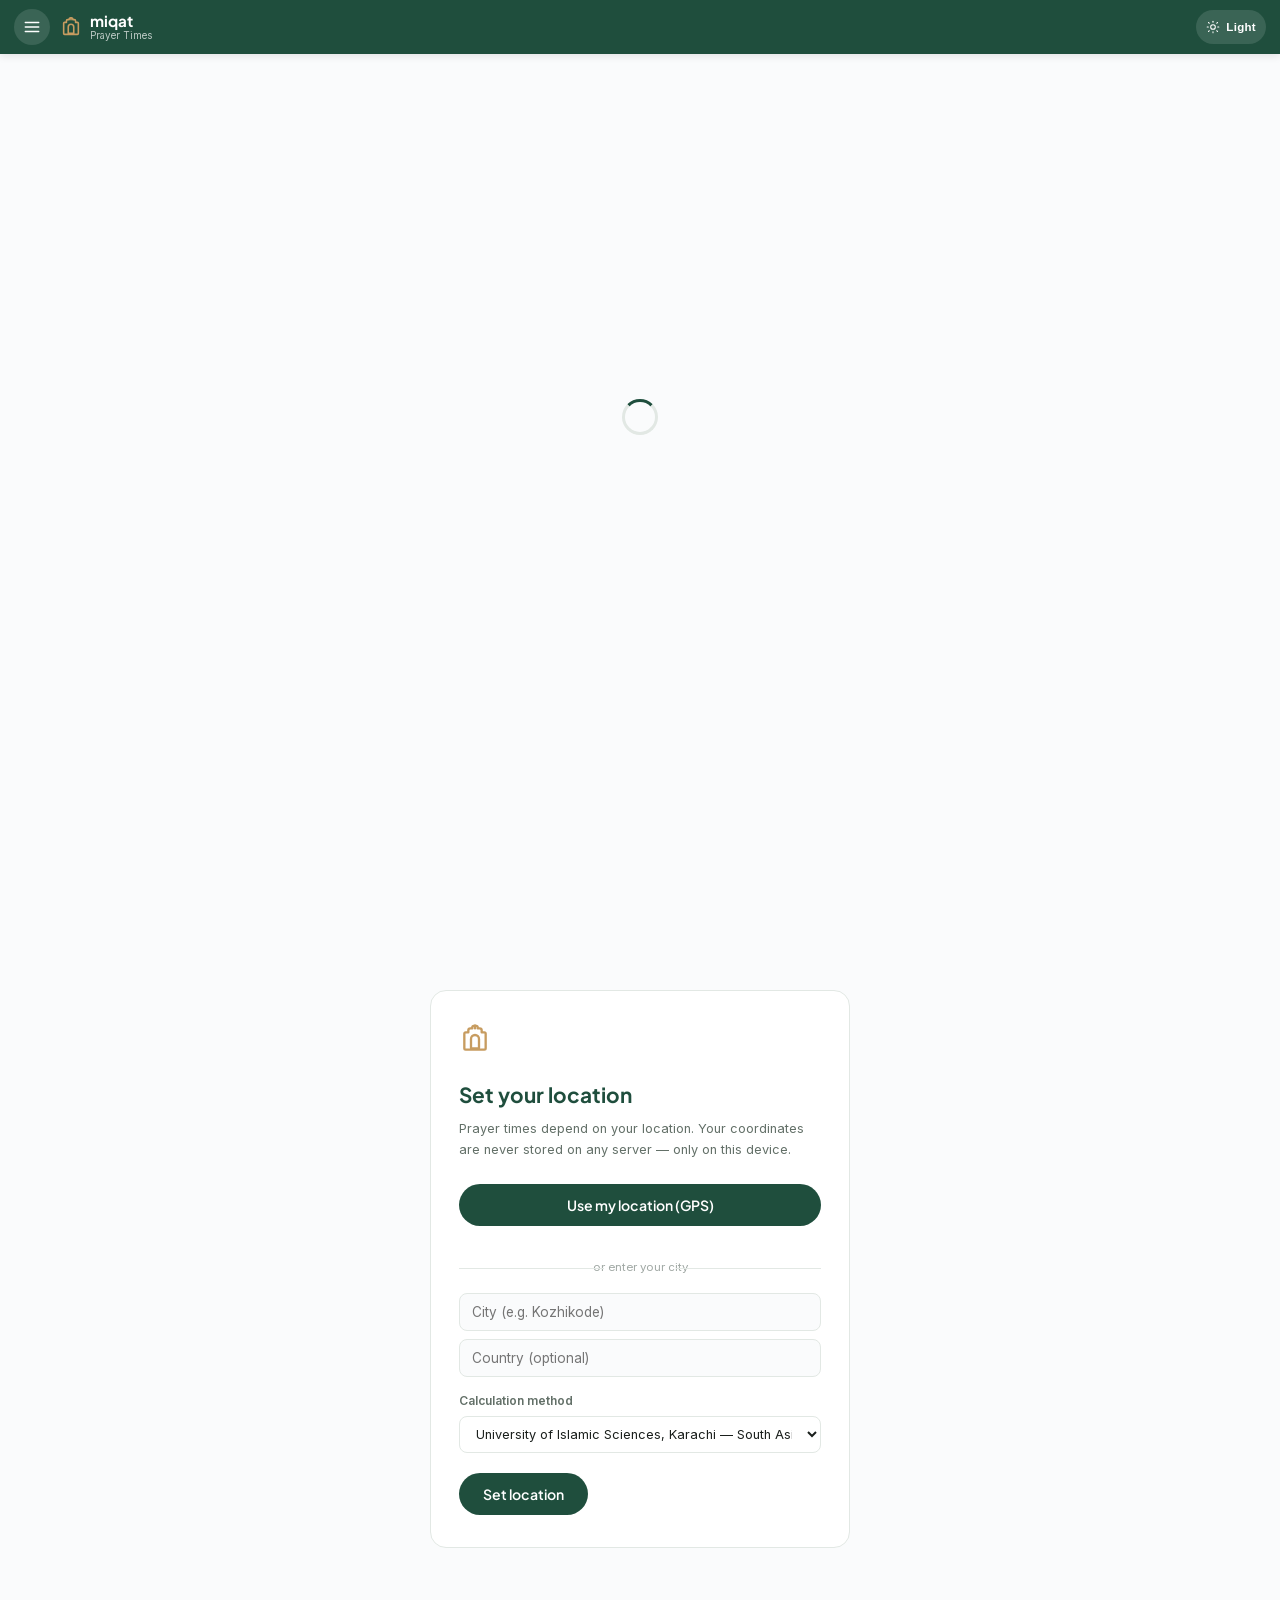
==== commit fe6ee1a2: "4.0" ====
--- a/miqat/index.html
+++ b/miqat/index.html
@@ -2,715 +2,175 @@
 <html lang="en" data-theme="light">
 <head>
 <meta charset="UTF-8">
-<link rel="icon" type="image/png" href="/dua/assets/icons/icon-192.png">
 <meta name="author" content="Nawavazhi">
 <meta name="contact" content="nawavazhi@gmail.com">
+
+<link rel="icon" type="image/png" href="/dua/assets/icons/icon-192.png">
 <meta name="viewport" content="width=device-width, initial-scale=1.0">
-<title>dua — Pray with Understanding</title>
-<meta name="description" content="Learn every word of your prayer in Arabic, English, and Malayalam. Word-by-word Islamic prayer guide.">
+<title>miqat — Prayer Times</title>
+<meta name="description" content="Prayer times, reminders, and tracking. Know your salah times. Never miss a prayer.">
+<meta property="og:title" content="miqat — Prayer Times">
+<meta property="og:description" content="Prayer times specific to your location. Track every prayer. Qalah management.">
+<meta name="theme-color" content="#1f4e3d">
 <link rel="manifest" href="/dua/manifest.json">
 <script>if('serviceWorker' in navigator) navigator.serviceWorker.register('/dua/sw.js');</script>
-
-<link rel="stylesheet" href="./assets/theme/theme.css">
-<link rel="stylesheet" href="./assets/css/base.css">
-
-<style>
-/* ── HOME-ONLY STYLES ── */
-
-/* Remove topbar fixed offset for hero */
-.page-wrap { padding-top: 54px; }
-
-/* ── HERO ── */
-.hero {
-  min-height: calc(100vh - 54px);
-  display: flex;
-  flex-direction: column;
-  align-items: center;
-  justify-content: center;
-  text-align: center;
-  padding: 60px 24px 80px;
-  position: relative;
-  overflow: hidden;
-}
-
-.hero-ar {
-  font-family: 'Noto Naskh Arabic', 'Amiri', serif;
-  font-size: clamp(2.8rem, 8vw, 6rem);
-  color: var(--primary);
-  opacity: 0.10;
-  line-height: 1.3;
-  letter-spacing: 0.02em;
-  user-select: none;
-  position: absolute;
-  top: 50%;
-  left: 50%;
-  transform: translate(-50%, -50%);
-  white-space: nowrap;
-  pointer-events: none;
-  width: max-content;
-}
-
-.hero-eyebrow {
-  display: flex;
-  align-items: center;
-  gap: 7px;
-  font-size: 0.65rem;
-  text-transform: uppercase;
-  letter-spacing: 2px;
-  color: var(--accent);
-  font-weight: 700;
-  margin-bottom: 20px;
-  font-family: var(--font-display);
-}
-.hero-eyebrow svg {
-  width: 13px; height: 13px;
-  stroke: var(--accent);
-  fill: none;
-}
-
-.hero-title {
-  font-family: var(--font-display);
-  font-size: clamp(2rem, 6vw, 4rem);
-  font-weight: 700;
-  color: var(--primary);
-  line-height: 1.1;
-  margin-bottom: 8px;
-  letter-spacing: -0.02em;
-}
-
-.hero-arabic-inline {
-  display: block;
-  font-family: 'Noto Naskh Arabic', 'Amiri', serif;
-  font-size: clamp(1.4rem, 4vw, 2.6rem);
-  color: var(--accent);
-  font-weight: 400;
-  line-height: 1.5;
-  direction: rtl;
-  margin-bottom: 18px;
-}
-
-.hero-tagline {
-  font-size: clamp(0.95rem, 2vw, 1.15rem);
-  color: var(--muted);
-  max-width: 520px;
-  line-height: 1.65;
-  margin: 0 auto 36px;
-}
-
-.hero-actions {
-  display: flex;
-  gap: 12px;
-  justify-content: center;
-  flex-wrap: wrap;
-}
-
-.btn-primary {
-  display: inline-flex;
-  align-items: center;
-  gap: 8px;
-  background: var(--primary);
-  color: var(--primary-fg);
-  padding: 13px 28px;
-  border-radius: var(--radius-pill);
-  font-size: 0.9rem;
-  font-weight: 600;
-  text-decoration: none;
-  font-family: var(--font-display);
-  transition: background 0.2s, transform 0.15s;
-  border: none;
-  cursor: pointer;
-}
-.btn-primary:hover { background: var(--primary-mid); transform: translateY(-1px); }
-.btn-primary svg { width: 16px; height: 16px; stroke: currentColor; fill: none; }
-
-.btn-ghost {
-  display: inline-flex;
-  align-items: center;
-  gap: 8px;
-  background: transparent;
-  color: var(--primary);
-  padding: 13px 22px;
-  border-radius: var(--radius-pill);
-  font-size: 0.9rem;
-  font-weight: 600;
-  text-decoration: none;
-  font-family: var(--font-display);
-  border: 1.5px solid var(--border);
-  transition: border-color 0.2s, background 0.2s;
-}
-.btn-ghost:hover { border-color: var(--primary); background: var(--alt-row); }
-.btn-ghost svg { width: 16px; height: 16px; stroke: currentColor; fill: none; }
-
-/* ── SECTION WRAPPER ── */
-.section {
-  max-width: 960px;
-  margin: 0 auto;
-  padding: 72px 24px;
-}
-
-.section-eyebrow {
-  display: flex;
-  align-items: center;
-  gap: 7px;
-  font-size: 0.63rem;
-  text-transform: uppercase;
-  letter-spacing: 2px;
-  color: var(--accent);
-  font-weight: 700;
-  margin-bottom: 10px;
-  font-family: var(--font-display);
-}
-.section-eyebrow svg { width: 13px; height: 13px; stroke: var(--accent); fill: none; }
-
-.section-title {
-  font-family: var(--font-display);
-  font-size: clamp(1.4rem, 4vw, 2rem);
-  font-weight: 700;
-  color: var(--primary);
-  margin-bottom: 8px;
-  line-height: 1.2;
-}
-
-.section-body {
-  color: var(--muted);
-  font-size: 0.9rem;
-  line-height: 1.7;
-  max-width: 540px;
-  margin-bottom: 40px;
-}
-
-/* ── MODULE CARDS ── */
-.modules-grid {
-  display: grid;
-  grid-template-columns: repeat(auto-fit, minmax(200px, 1fr));
-  gap: 16px;
-}
-
-.module-card {
-  background: var(--card);
-  border: 1.5px solid var(--border);
-  border-radius: var(--radius-lg);
-  padding: 24px 20px;
-  text-decoration: none;
-  color: inherit;
-  display: flex;
-  flex-direction: column;
-  gap: 14px;
-  transition: border-color 0.2s, box-shadow 0.2s, transform 0.15s;
-  position: relative;
-  overflow: hidden;
-}
-.module-card.active { border-color: var(--primary); }
-.module-card.active:hover {
-  box-shadow: var(--shadow-card);
-  transform: translateY(-2px);
-}
-.module-card.inactive {
-  opacity: 0.55;
-  cursor: default;
-}
-.module-card.active::after {
-  content: '';
-  position: absolute;
-  top: 0; left: 0; right: 0;
-  height: 3px;
-  background: var(--primary);
-  border-radius: var(--radius-lg) var(--radius-lg) 0 0;
-}
-
-.module-icon {
-  width: 42px; height: 42px;
-  background: var(--alt-row);
-  border-radius: var(--radius-md);
-  display: flex; align-items: center; justify-content: center;
-  color: var(--primary);
-}
-.module-card.active .module-icon { background: var(--primary); color: var(--primary-fg); }
-.module-icon svg { width: 20px; height: 20px; stroke: currentColor; fill: none; }
-
-.module-status {
-  font-size: 0.6rem;
-  font-weight: 700;
-  text-transform: uppercase;
-  letter-spacing: 1px;
-  padding: 3px 9px;
-  border-radius: var(--radius-pill);
-  align-self: flex-start;
-}
-.status-live   { background: var(--primary); color: var(--primary-fg); }
-.status-soon   { background: var(--alt-row); color: var(--subtle); }
-
-.module-name {
-  font-family: var(--font-display);
-  font-size: 1rem;
-  font-weight: 700;
-  color: var(--text);
-  line-height: 1.2;
-  margin-bottom: 4px;
-}
-.module-name-ar {
-  font-family: 'Noto Naskh Arabic', 'Amiri', serif;
-  font-size: 0.85rem;
-  color: var(--accent);
-  direction: rtl;
-  display: block;
-  margin-bottom: 8px;
-}
-.module-desc {
-  font-size: 0.78rem;
-  color: var(--muted);
-  line-height: 1.55;
-}
-
-.module-cta {
-  display: flex;
-  align-items: center;
-  gap: 5px;
-  font-size: 0.75rem;
-  font-weight: 600;
-  color: var(--primary);
-  margin-top: auto;
-}
-.module-cta svg { width: 13px; height: 13px; stroke: currentColor; fill: none; }
-.module-card.inactive .module-cta { color: var(--subtle); }
-
-/* ── HOW IT WORKS ── */
-.steps {
-  display: grid;
-  grid-template-columns: repeat(auto-fit, minmax(220px, 1fr));
-  gap: 0;
-  border: 1px solid var(--border);
-  border-radius: var(--radius-lg);
-  overflow: hidden;
-}
-.step {
-  padding: 28px 24px;
-  border-right: 1px solid var(--border);
-  background: var(--card);
-}
-.step:last-child { border-right: none; }
-
-.step-num {
-  font-family: var(--font-display);
-  font-size: 2rem;
-  font-weight: 700;
-  color: var(--accent);
-  opacity: 0.4;
-  line-height: 1;
-  margin-bottom: 12px;
-}
-.step-title {
-  font-family: var(--font-display);
-  font-size: 0.9rem;
-  font-weight: 700;
-  color: var(--text);
-  margin-bottom: 8px;
-}
-.step-desc {
-  font-size: 0.78rem;
-  color: var(--muted);
-  line-height: 1.6;
-}
-
-/* ── FEATURE STRIP ── */
-.features {
-  background: var(--primary);
-  padding: 48px 24px;
-}
-.features-inner {
-  max-width: 960px;
-  margin: 0 auto;
-}
-.features-title {
-  font-family: var(--font-display);
-  font-size: 1.1rem;
-  font-weight: 700;
-  color: var(--primary-fg);
-  margin-bottom: 28px;
-  opacity: 0.9;
-}
-.features-grid {
-  display: grid;
-  grid-template-columns: repeat(auto-fit, minmax(180px, 1fr));
-  gap: 20px;
-}
-.feature {
-  display: flex;
-  gap: 12px;
-  align-items: flex-start;
-}
-.feature-icon {
-  width: 32px; height: 32px;
-  background: rgba(255,255,255,0.12);
-  border-radius: var(--radius-sm);
-  display: flex; align-items: center; justify-content: center;
-  flex-shrink: 0;
-  color: var(--accent);
-}
-.feature-icon svg { width: 15px; height: 15px; stroke: currentColor; fill: none; }
-.feature-text { }
-.feature-label {
-  font-size: 0.8rem;
-  font-weight: 600;
-  color: var(--primary-fg);
-  margin-bottom: 3px;
-}
-.feature-sub {
-  font-size: 0.7rem;
-  color: rgba(255,255,255,0.55);
-  line-height: 1.5;
-}
-
-/* ── FOOTER ── */
-.footer {
-  border-top: 1px solid var(--border);
-  padding: 28px 24px;
-  max-width: 960px;
-  margin: 0 auto;
-  display: flex;
-  align-items: center;
-  justify-content: space-between;
-  flex-wrap: wrap;
-  gap: 12px;
-}
-.footer-left {
-  font-size: 0.75rem;
-  color: var(--subtle);
-  line-height: 1.6;
-}
-.footer-left strong { color: var(--muted); font-weight: 600; }
-.footer-right {
-  display: flex;
-  gap: 8px;
-  align-items: center;
-}
-.footer-link {
-  display: inline-flex;
-  align-items: center;
-  gap: 5px;
-  font-size: 0.72rem;
-  color: var(--muted);
-  text-decoration: none;
-  padding: 5px 10px;
-  border-radius: var(--radius-pill);
-  border: 1px solid var(--border);
-  transition: border-color 0.15s, color 0.15s;
-}
-.footer-link:hover { border-color: var(--primary); color: var(--primary); }
-.footer-link svg { width: 13px; height: 13px; stroke: currentColor; fill: none; }
-
-/* ── DIVIDER ── */
-.page-divider {
-  height: 1px;
-  background: var(--divider);
-  max-width: 960px;
-  margin: 0 auto;
-}
-
-/* ── RESPONSIVE ── */
-@media (max-width: 600px) {
-  .hero { min-height: auto; padding: 48px 20px 60px; }
-  .hero-ar { font-size: 2.4rem; }
-  .steps { border-radius: 0; border-left: none; border-right: none; }
-  .step { border-right: none; border-bottom: 1px solid var(--border); }
-  .step:last-child { border-bottom: none; }
-  .footer { flex-direction: column; align-items: flex-start; }
-}
-</style>
+<link rel="stylesheet" href="../assets/theme/theme.css">
+<link rel="stylesheet" href="../assets/css/base.css">
+<link rel="stylesheet" href="./style.css">
 </head>
 <body>
 
 <header class="topbar">
-  <button class="icon-btn" id="nav-toggle" aria-label="Home" onclick="window.location.href='./'">
-    <span data-icon="home"></span>
-  </button>
-  <div class="topbar-title">
-    dua
-    <span>Word-by-Word Islamic Prayer Guide</span>
+  <div class="topbar-logo">
+    <div class="topbar-title">
+      miqat
+      <span>Prayer Times</span>
+    </div>
   </div>
 </header>
 
-<div class="page-wrap">
+<div class="page-wrap" id="miqat-app">
 
-  <!-- ── HERO ── -->
-  <section class="hero">
-    <div class="hero-ar" aria-hidden="true">صَلِّ بِفَهْم</div>
+  <!-- Loading -->
+  <div id="loading" class="screen-center">
+    <div class="loading-ring"></div>
+  </div>
 
-    <div class="hero-eyebrow">
-      <span data-icon="mosque"></span>
-      dua
-    </div>
+  <!-- SETUP SCREEN -->
+  <div id="setup-screen" class="screen-center" hidden>
+    <div class="setup-card">
+      <div class="setup-icon"><span data-icon="mosque"></span></div>
+      <h1 class="setup-title">Set your location</h1>
+      <p class="setup-sub">Prayer times depend on your location. Your coordinates are never stored on any server — only on this device.</p>
 
-    <h1 class="hero-title">
-      Pray with understanding
-      <span class="hero-arabic-inline">صَلِّ بِفَهْم</span>
-    </h1>
+      <div id="setup-error" class="setup-error" hidden></div>
 
-    <p class="hero-tagline">
-      Every word of your prayer — Arabic, transliteration, English, and Malayalam
-      — laid out side by side so you understand every syllable you recite.
-    </p>
+      <button class="btn-primary setup-gps-btn" id="gps-btn" onclick="useGPS()">
+        Use my location (GPS)
+      </button>
 
-    <div class="hero-actions">
-      <a href="./sujood/index.html" class="btn-primary">
-        <span data-icon="arrow_right"></span>
-        Open Salah Guide
-      </a>
-      <a href="https://github.com/nawavazhi/dua" class="btn-ghost" target="_blank" rel="noopener">
-        <span data-icon="github"></span>
-        View on GitHub
-      </a>
-    </div>
-  </section>
+      <div class="setup-divider">or enter your city</div>
 
-  <!-- ── MODULES ── -->
-  <section class="section">
-    <div class="section-eyebrow">
-      <span data-icon="layers"></span>
-      Modules
-    </div>
-    <h2 class="section-title">Four pillars of Islamic practice</h2>
-    <p class="section-body">
-      Each module covers one essential part of daily worship — built word-by-word,
-      sourced from authentic hadith, with Arabic, English, and Malayalam throughout.
-    </p>
-
-    <div class="modules-grid">
-
-      <!-- Salah — LIVE -->
-      <a href="./sujood/index.html" class="module-card active">
-        <div class="module-icon">
-          <span data-icon="mosque"></span>
-        </div>
-        <span class="module-status status-live">Live</span>
-        <div>
-          <div class="module-name">sujood</div>
-          <span class="module-name-ar">الصَّلَاة</span>
-          <div class="module-desc">
-            Every dua of your prayer — word by word. From Takbeer to Tasleem,
-            with posture cues, progress tracking, and full audio.
-          </div>
-        </div>
-        <div class="module-cta">
-          Open guide
-          <span data-icon="arrow_right"></span>
-        </div>
-      </a>
-
-      <!-- Reminder — COMING SOON -->
-      <div class="module-card inactive">
-        <div class="module-icon">
-          <span data-icon="bell"></span>
-        </div>
-        <span class="module-status status-soon">Coming soon</span>
-        <div>
-          <div class="module-name">Prayer Reminders</div>
-          <span class="module-name-ar">تَذْكِير</span>
-          <div class="module-desc">
-            Prayer-time alerts with motivational reminders for each salah.
-            Location-based, with soft notifications.
-          </div>
-        </div>
-        <div class="module-cta">
-          <span data-icon="lock" style="display:inline-flex;width:18px;height:11px"></span>
-          In development
-        </div>
+      <div class="setup-city-row">
+        <input id="city-input" type="text" placeholder="City (e.g. Kozhikode)" class="setup-input" onkeydown="if(event.key==='Enter') searchCity()">
+        <input id="country-input" type="text" placeholder="Country (optional)" class="setup-input">
       </div>
 
-      <!-- Ablution — COMING SOON -->
-      <div class="module-card inactive">
-        <div class="module-icon">
-          <span data-icon="drop"></span>
-        </div>
-        <span class="module-status status-soon">Coming soon</span>
-        <div>
-          <div class="module-name">Ablution Guide</div>
-          <span class="module-name-ar">الوُضُوء</span>
-          <div class="module-desc">
-            Wudu, Tayammum, and Ghusl — step by step with duas, nullifiers,
-            and fiqh notes from authenticated sources.
-          </div>
-        </div>
-        <div class="module-cta">
-          <span data-icon="lock" style="display:inline-flex;width:18px;height:11px"></span>
-          In development
-        </div>
+      <div class="setup-method-row">
+        <label class="setup-label">Calculation method</label>
+        <select id="method-select" class="setup-select"></select>
       </div>
 
-      <!-- Quran — COMING SOON -->
-      <div class="module-card inactive">
-        <div class="module-icon">
-          <span data-icon="quran"></span>
-        </div>
-        <span class="module-status status-soon">Coming soon</span>
-        <div>
-          <div class="module-name">Quran Reader</div>
-          <span class="module-name-ar">الْقُرْآن</span>
-          <div class="module-desc">
-            Browse all 114 surahs with word-by-word translation, audio recitation,
-            and tajweed guidance.
-          </div>
-        </div>
-        <div class="module-cta">
-          <span data-icon="lock" style="display:inline-flex;width:18px;height:11px"></span>
-          In development
-        </div>
-      </div>
-
-    </div>
-  </section>
-
-  <div class="page-divider"></div>
-
-  <!-- ── HOW IT WORKS ── -->
-  <section class="section">
-    <div class="section-eyebrow">
-      <span data-icon="tip"></span>
-      How it works
-    </div>
-    <h2 class="section-title">Learn the way it was meant to be taught</h2>
-    <p class="section-body">
-      Classical Islamic scholarship always taught prayer word by word.
-      This project brings that tradition online — at no cost, with no ads, for everyone.
-    </p>
-
-    <div class="steps">
-      <div class="step">
-        <div class="step-num">01</div>
-        <div class="step-title">Read word by word</div>
-        <div class="step-desc">
-          Each word of every dua is shown alongside its transliteration,
-          English meaning, and Malayalam translation in a clean table.
-        </div>
-      </div>
-      <div class="step">
-        <div class="step-num">02</div>
-        <div class="step-title">Hear the pronunciation</div>
-        <div class="step-desc">
-          Tap any Arabic word in the Quran surahs to hear it pronounced clearly
-          by a reciter — straight from QuranCDN.
-        </div>
-      </div>
-      <div class="step">
-        <div class="step-num">03</div>
-        <div class="step-title">Track what you know</div>
-        <div class="step-desc">
-          Mark each section as memorised. Your progress is saved locally on your
-          device — no account, no tracking, no data shared.
-        </div>
-      </div>
-    </div>
-  </section>
-
-  <!-- ── FEATURE STRIP ── -->
-  <div class="features">
-    <div class="features-inner">
-      <div class="features-title">Built for focused, meaningful study</div>
-      <div class="features-grid">
-        <div class="feature">
-          <div class="feature-icon">
-            <span data-icon="quran"></span>
-          </div>
-          <div class="feature-text">
-            <div class="feature-label">Authenticated sources</div>
-            <div class="feature-sub">Every dua cited from Bukhari, Muslim, Abu Dawud or verified hadith</div>
-          </div>
-        </div>
-        <div class="feature">
-          <div class="feature-icon">
-            <span data-icon="audio"></span>
-          </div>
-          <div class="feature-text">
-            <div class="feature-label">Word audio</div>
-            <div class="feature-sub">Tap any Quran word to hear it from QuranCDN — every ayah, every word</div>
-          </div>
-        </div>
-        <div class="feature">
-          <div class="feature-icon">
-            <span data-icon="schedule"></span>
-          </div>
-          <div class="feature-text">
-            <div class="feature-label">Three languages</div>
-            <div class="feature-sub">Arabic, English, and Malayalam — all in one view, no switching</div>
-          </div>
-        </div>
-        <div class="feature">
-          <div class="feature-icon">
-            <span data-icon="calendar" style="display:inline-flex;width:18px;height:18px"></span>
-          </div>
-          <div class="feature-text">
-            <div class="feature-label">Four themes</div>
-            <div class="feature-sub">Light, Dark, Dua, and Noor — saved to your device automatically</div>
-          </div>
-        </div>
-        <div class="feature">
-          <div class="feature-icon">
-            <span data-icon="print" style="display:inline-flex;width:12px;height:8px"></span>
-          </div>
-          <div class="feature-text">
-            <div class="feature-label">Print-ready</div>
-            <div class="feature-sub">Save any guide as a clean PDF — all chrome hidden, text optimised for print</div>
-          </div>
-        </div>
-        <div class="feature">
-          <div class="feature-icon">
-            <span data-icon="check"></span>
-          </div>
-          <div class="feature-text">
-            <div class="feature-label">Progress tracking</div>
-            <div class="feature-sub">Mark each section as memorised — stored locally, never uploaded</div>
-          </div>
-        </div>
-      </div>
+      <button class="btn-primary" id="city-search-btn" onclick="searchCity()">Set location</button>
     </div>
   </div>
 
-  <!-- ── FOOTER ── -->
-  <footer class="footer">
-    <div class="footer-left">
-      <strong>dua</strong> — built by Nawavazhi, freely shared for all.<br>
-      No ads. No accounts. No tracking. Open source.
+  <!-- MAIN APP SCREEN -->
+  <div id="app-screen" hidden>
+
+    <!-- Location bar -->
+    <div class="location-bar" id="location-bar">
+      <span id="times-status" class="times-status"></span>
+      <span id="location-name" class="location-name"></span>
+      <button class="location-change-btn" onclick="changeLocation()">Change</button>
+      <button class="notif-btn" id="notif-btn" onclick="requestNotifications()" title="Enable reminders">
+        Reminders
+      </button>
+      <span id="notif-granted" hidden class="notif-on">Reminders on</span>
     </div>
-    <div class="footer-right">
-      <a href="https://github.com/nawavazhi/dua" class="footer-link" target="_blank" rel="noopener">
-        <span data-icon="github"></span>
-        GitHub
-      </a>
-      <a href="./sujood/index.html" class="footer-link">
-        <span data-icon="mosque"></span>
-        Salah Guide
-      </a>
+
+    <!-- Hero — next prayer countdown -->
+    <div id="next-prayer-card" class="next-card upcoming">
+      <div class="hero-label">Loading...</div>
     </div>
-  </footer>
 
-</div><!-- end .page-wrap -->
+    <!-- Streak -->
+    <div class="streak-bar">
+      <span id="streak-display" class="streak-count"></span>
+      <span id="streak-milestone" class="streak-milestone" hidden></span>
+    </div>
 
-<script src="./assets/icons/icons.js"></script>
-<script src="./assets/theme/theme.js"></script>
+    <!-- Reward panel -->
+    <div id="reward-panel" class="reward-panel" hidden></div>
+
+    <!-- Prayer list — today -->
+    <section class="section-card">
+      <div class="section-head">
+        Today's Prayers
+      </div>
+      <div id="prayer-list" class="prayer-list"></div>
+    </section>
+
+    <!-- Notifications prompt -->
+    <section class="section-card notif-prompt-card" id="notif-prompt-card">
+      <div class="section-head">Reminders</div>
+      <p class="notif-desc">Enable browser notifications to receive reminders at each prayer time, even when the app is in the background.</p>
+      <button class="btn-primary btn-small" onclick="requestNotifications()">
+        Enable prayer reminders
+      </button>
+      <p class="notif-note">Works best when installed as an app (Add to Home Screen).</p>
+    </section>
+
+    <!-- 7-day prayer chart -->
+    <section class="section-card">
+      <div class="section-head">
+        Prayer history
+        <div class="chart-toggle">
+          <button class="chart-tab active" onclick="renderChart(7); this.parentNode.querySelectorAll('.chart-tab').forEach(b=>b.classList.remove('active')); this.classList.add('active')">7 days</button>
+          <button class="chart-tab" onclick="renderChart(30); this.parentNode.querySelectorAll('.chart-tab').forEach(b=>b.classList.remove('active')); this.classList.add('active')">30 days</button>
+        </div>
+      </div>
+      <div id="prayer-chart"></div>
+    </section>
+
+    <!-- Qalah tracker -->
+    <section class="section-card">
+      <div class="section-head">Qalah — القضاء</div>
+      <p class="qalah-desc">Prayers missed and not yet made up. Each one you complete here brings you closer to clearing your account with Allah.</p>
+      <div id="qalah-tracker"></div>
+    </section>
+
+  </div><!-- end app-screen -->
+
+</div><!-- end page-wrap -->
+
+<script src="../assets/icons/icons.js"></script>
+<script src="../assets/theme/theme.js"></script>
+<script src="./builder.js"></script>
 <script>
-// Home page: rebuild the topbar to use a Home icon (not a hamburger)
-// and remove the nav-toggle's menu behaviour since there's no sidebar here.
-document.addEventListener('DOMContentLoaded', () => {
-  const topbar = document.querySelector('.topbar');
-  if (!topbar) return;
-  topbar.innerHTML = `
-    <div class="topbar-logo">
-      <span data-icon="mosque" style="display:inline-flex;width:22px;height:22px"></span>
-      <div class="topbar-title">
-        dua
-        <span>Word-by-Word Islamic Prayer Guide</span>
+  if ('serviceWorker' in navigator) {
+    navigator.serviceWorker.register('/dua/sw.js').catch(console.error);
+  }
+  // Check notification permission on load
+  document.addEventListener('DOMContentLoaded', () => {
+    if (typeof Notification !== 'undefined' && Notification.permission === 'granted') {
+      const nb = document.getElementById('notif-btn');
+      const ng = document.getElementById('notif-granted');
+      const np = document.getElementById('notif-prompt-card');
+      if (nb) nb.hidden = true;
+      if (ng) ng.hidden = false;
+      if (np) np.hidden = true;
+    }
+  });
+</script>
+
+<!-- Settings overlay -->
+<div id="settings-overlay" class="settings-overlay" hidden>
+  <div class="settings-panel">
+    <div class="settings-head">
+      Settings
+      <button class="settings-close" onclick="closeSettings()">&#x2715;</button>
+    </div>
+    <div class="settings-body">
+      <div class="settings-group">
+        <label class="settings-label">Calculation method</label>
+        <select id="settings-method" class="setup-select"
+          onchange="_settings.method=parseInt(this.value);saveSettings();fetchTimes();">
+        </select>
       </div>
+      <button class="btn-primary btn-small" onclick="changeLocation()">Change location</button>
     </div>
-    <div class="topbar-actions">
-      <button class="theme-btn" id="theme-btn" onclick="_openThemePanel()" aria-label="Switch theme">
-        <span data-icon="sun" style="display:inline-flex;width:16px;height:16px"></span><span>Light</span>
-      </button>
-    </div>
-  `;
-  // Trigger theme button update now topbar is rebuilt
-  DuaTheme.init();
-  _buildThemePanel();
-});
-</script>
+  </div>
+</div>
 </body>
 </html>
--- a/assets/theme/theme.css
+++ b/assets/theme/theme.css
@@ -0,0 +1,290 @@
+/*
+ * dua — assets/theme/theme.css
+ * Noor UI — Islamic Minimal Design System
+ *
+ * Usage: <html data-theme="noor">  (light | dark | dua | noor)
+ * Import BEFORE style.css in every module's <head>.
+ */
+
+/* ════════════════════════════════════════════════════════════════
+   BASE FONT IMPORT (loaded once here, not repeated per module)
+════════════════════════════════════════════════════════════════ */
+/* UI fonts — Inter and Plus Jakarta Sans from Google Fonts */
+/* ════════════════════════════════════════════════════════════════
+   SELF-HOSTED FONTS — all from assets/fonts/
+   No Google Fonts CDN. Works offline after first load.
+
+   Path note: this file is at assets/theme/theme.css
+   One level up (..) = assets/, then fonts/ = assets/fonts/
+   Correct relative path to fonts = ../fonts/
+════════════════════════════════════════════════════════════════ */
+
+/* ── Arabic: Scheherazade New (word-by-word cells, duas) ── */
+@font-face {
+  font-family: 'Scheherazade New';
+  src: url('../fonts/ScheherazadeNew-Regular.woff2') format('woff2');
+  font-weight: 400; font-style: normal; font-display: swap;
+}
+@font-face {
+  font-family: 'Scheherazade New';
+  src: url('../fonts/ScheherazadeNew-Medium.woff2') format('woff2');
+  font-weight: 500; font-style: normal; font-display: swap;
+}
+@font-face {
+  font-family: 'Scheherazade New';
+  src: url('../fonts/ScheherazadeNew-SemiBold.woff2') format('woff2');
+  font-weight: 600; font-style: normal; font-display: swap;
+}
+@font-face {
+  font-family: 'Scheherazade New';
+  src: url('../fonts/ScheherazadeNew-Bold.woff2') format('woff2');
+  font-weight: 700; font-style: normal; font-display: swap;
+}
+
+/* ── Arabic: Amiri Quran (complete recitation blocks .dua-ar) ── */
+@font-face {
+  font-family: 'Amiri Quran';
+  src: url('../fonts/AmiriQuran-Regular.woff2') format('woff2');
+  font-weight: 400; font-style: normal; font-display: swap;
+}
+
+/* ── Arabic: Amiri (generic Arabic prose fallback) ── */
+@font-face {
+  font-family: 'Amiri';
+  src: url('../fonts/amiri-regular.woff2') format('woff2');
+  font-weight: 400; font-style: normal; font-display: swap;
+}
+@font-face {
+  font-family: 'Amiri';
+  src: url('../fonts/amiri-bold.woff2') format('woff2');
+  font-weight: 700; font-style: normal; font-display: swap;
+}
+
+/* ── UI: Inter variable (body text, labels, table cells) ── */
+@font-face {
+  font-family: 'Inter';
+  src: url('../fonts/InterVariable.woff2') format('woff2');
+  font-weight: 100 900; font-style: normal; font-display: swap;
+}
+
+/* ── Display: Plus Jakarta Sans variable (headings, buttons, nav) ── */
+@font-face {
+  font-family: 'Plus Jakarta Sans';
+  src: url('../fonts/PlusJakartaSans%5Bwght%5D.woff2') format('woff2');
+  font-weight: 200 800; font-style: normal; font-display: swap;
+}
+
+/* ── Malayalam: Manjari (word-by-word .ml column) ── */
+@font-face {
+  font-family: 'Manjari';
+  src: url('../fonts/Manjari-Regular.woff2') format('woff2');
+  font-weight: 400; font-style: normal; font-display: swap;
+}
+@font-face {
+  font-family: 'Manjari';
+  src: url('../fonts/Manjari-Bold.woff2') format('woff2');
+  font-weight: 700; font-style: normal; font-display: swap;
+}
+
+/* ── Malayalam: Noto Sans Malayalam (fallback if Manjari missing) ── */
+@font-face {
+  font-family: 'Noto Sans Malayalam';
+  src: url('../fonts/NotoSansMalayalam-Regular.woff2') format('woff2');
+  font-weight: 400; font-style: normal; font-display: swap;
+}
+@font-face {
+  font-family: 'Noto Sans Malayalam';
+  src: url('../fonts/NotoSansMalayalam-Bold.woff2') format('woff2');
+  font-weight: 700; font-style: normal; font-display: swap;
+}
+
+/* ════════════════════════════════════════════════════════════════
+   ARABIC FONTS — self-hosted from assets/fonts/
+   Scheherazade New: all Arabic text, duas, word-by-word table
+   Amiri Quran:      complete recitation display blocks (.dua-ar)
+   SIL Open Font License — free to host and redistribute
+════════════════════════════════════════════════════════════════ */
+
+
+
+
+
+
+/* ════════════════════════════════════════════════════════════════
+   THEME: LIGHT  (default — clean daylight)
+════════════════════════════════════════════════════════════════ */
+:root,
+[data-theme="light"] {
+  /* Surface */
+  --bg:          #FAFBFC;
+  --card:        #FFFFFF;
+  --card-alt:    #F6EFE7;
+  --alt-row:     #F3F7F5;
+
+  /* Primary — deep green */
+  --primary:     #1f4e3d;
+  --primary-mid: #2a6953;
+  --primary-fg:  #FFFFFF;
+
+  /* Accent — warm gold */
+  --accent:      #c79c60;
+  --accent-bg:   rgba(199,156,96,0.10);
+  --accent-fg:   #FFFFFF;
+
+  /* Text */
+  --text:        #1A1F1C;
+  --muted:       #637068;
+  --subtle:      #A0A8A4;
+
+  /* Border & divider */
+  --border:      #E2E8E4;
+  --divider:     #EDF1EF;
+
+  /* Semantic */
+  --success:     #2a6953;
+  --warning:     #c79c60;
+  --info:        #1f4e3d;
+
+  /* Arabic */
+  --arabic-color: var(--primary);
+  --arabic-font:  'Scheherazade New', 'Noto Naskh Arabic', serif;
+
+  /* Shadow */
+  --shadow-card: 0 4px 16px rgba(0,0,0,0.06);
+  --shadow-bar:  0 2px 8px  rgba(0,0,0,0.10);
+
+  /* Layout */
+  --nav-w:       255px;
+  --radius-sm:   8px;
+  --radius-md:   12px;
+  --radius-lg:   16px;
+  --radius-pill: 100px;
+
+  /* Typography */
+  --font-ui:     'Inter', 'Segoe UI', system-ui, sans-serif;
+  --font-display:'Plus Jakarta Sans', 'Inter', sans-serif;
+}
+
+/* ════════════════════════════════════════════════════════════════
+   THEME: DARK  (deep night, green accents)
+════════════════════════════════════════════════════════════════ */
+[data-theme="dark"] {
+  --bg:          #0D1110;
+  --card:        #161C19;
+  --card-alt:    #1C2420;
+  --alt-row:     #1A211E;
+
+  --primary:     #3DB882;
+  --primary-mid: #52C993;
+  --primary-fg:  #0D1110;
+
+  --accent:      #D7A055;
+  --accent-bg:   rgba(215,160,85,0.10);
+  --accent-fg:   #0D1110;
+
+  --text:        #E8EDE9;
+  --muted:       #8A9A91;
+  --subtle:      #4A5A52;
+
+  --border:      #243028;
+  --divider:     #1E2A24;
+
+  --arabic-color: #3DB882;
+
+  --shadow-card: 0 4px 24px rgba(0,0,0,0.35);
+  --shadow-bar:  0 2px 10px rgba(0,0,0,0.50);
+}
+
+/* ════════════════════════════════════════════════════════════════
+   THEME: DUA  (original warm green — the project's heritage look)
+════════════════════════════════════════════════════════════════ */
+[data-theme="dua"] {
+  --bg:          #4a4d50;
+  --card:        #FFFFFF;
+  --card-alt:    #f6faf7;
+  --alt-row:     #f6faf7;
+
+  --primary:     #1f4e3d;
+  --primary-mid: #2a6953;
+  --primary-fg:  #FFFFFF;
+
+  --accent:      #c79c60;
+  --accent-bg:   rgba(199,156,96,0.10);
+  --accent-fg:   #FFFFFF;
+
+  --text:        #2a2a2a;
+  --muted:       #666666;
+  --subtle:      #999999;
+
+  --border:      #e2e8e4;
+  --divider:     #edf1ef;
+
+  --arabic-color: #1f4e3d;
+
+  --shadow-card: 0 4px 24px rgba(0,0,0,0.12);
+  --shadow-bar:  0 2px 10px rgba(0,0,0,0.50);
+}
+
+/* ════════════════════════════════════════════════════════════════
+   THEME: NOOR  (Islamic Minimal — the new design language)
+════════════════════════════════════════════════════════════════ */
+[data-theme="noor"] {
+  /* Surface — soft cream and white */
+  --bg:          #FAFBFC;
+  --card:        #FFFFFF;
+  --card-alt:    #F6EFE7;
+  --alt-row:     #F9F5F0;
+
+  /* Primary — Noor Blue */
+  --primary:     #4A6580;
+  --primary-mid: #6F88A5;
+  --primary-fg:  #FFFFFF;
+
+  /* Accent — Warm Gold */
+  --accent:      #D7A055;
+  --accent-bg:   rgba(215,160,85,0.09);
+  --accent-fg:   #FFFFFF;
+
+  /* Secondary — Sage Green */
+  --sage:        #8D9B78;
+  --sage-bg:     rgba(141,155,120,0.08);
+
+  /* Text */
+  --text:        #1E2530;
+  --muted:       #6B7A8D;
+  --subtle:      #B0BBC8;
+
+  /* Border */
+  --border:      #E8EDF2;
+  --divider:     #F0F4F7;
+
+  /* Semantic */
+  --success:     #8D9B78;
+  --warning:     #D7A055;
+  --info:        #6F88A5;
+
+  /* Arabic */
+  --arabic-color: #4A6580;
+
+  /* Shadow — very soft, Noor spec */
+  --shadow-card: 0 4px 16px rgba(0,0,0,0.06);
+  --shadow-bar:  0 1px 8px  rgba(0,0,0,0.08);
+
+  /* Typography override */
+  --font-ui:      'Inter', system-ui, sans-serif;
+  --font-display: 'Plus Jakarta Sans', 'Inter', sans-serif;
+  --font-ml:      'Manjari', 'Noto Sans Malayalam', sans-serif;
+}
+
+/* ════════════════════════════════════════════════════════════════
+   TRANSITION — smooth theme switching
+════════════════════════════════════════════════════════════════ */
+*, *::before, *::after {
+  transition:
+    background-color 0.25s ease,
+    border-color     0.25s ease,
+    color            0.25s ease,
+    box-shadow       0.25s ease;
+}
+/* Disable transition on elements where it looks jarring */
+.ar, img, svg { transition: none; }
--- a/assets/css/base.css
+++ b/assets/css/base.css
@@ -0,0 +1,365 @@
+/*
+ * dua — assets/css/common.css
+ * Shared layout used by ALL modules: salah, reminder, ablution, quran.
+ * Contains: reset, topbar, sidebar, nav, progress, overlay, print base, utilities.
+ * Module-specific styles (word tables, dua blocks, etc.) live in each module's style.css.
+ *
+ * Load order in every module HTML:
+ *   <link rel="stylesheet" href="../assets/theme/theme.css">
+ *   <link rel="stylesheet" href="../assets/css/common.css">
+ *   <link rel="stylesheet" href="./style.css">
+ */
+
+/* ── RESET ── */
+*, *::before, *::after { box-sizing: border-box; margin: 0; padding: 0; }
+
+body {
+  font-family: var(--font-ui, 'Inter', system-ui, sans-serif);
+  font-size: 15px;
+  line-height: 1.6;
+  background: var(--bg);
+  color: var(--text);
+  min-height: 100vh;
+  scroll-behavior: smooth;
+  -webkit-font-smoothing: antialiased;
+}
+
+a { color: inherit; text-decoration: none; }
+ul { list-style: none; }
+
+/* ── TOP BAR ── */
+.topbar {
+  position: fixed; top: 0; left: 0; right: 0; z-index: 500;
+  height: 54px;
+  background: var(--primary);
+  display: flex; align-items: center;
+  padding: 0 14px; gap: 10px;
+  box-shadow: var(--shadow-bar);
+}
+
+.topbar-logo {
+  display: flex; align-items: center; gap: 8px;
+  flex: 1; min-width: 0;
+}
+
+.topbar-logo .dua-icon {
+  width: 22px; height: 22px;
+  color: var(--accent);
+  flex-shrink: 0;
+  display: block;
+}
+
+.topbar-title {
+  color: var(--primary-fg);
+  font-family: var(--font-display, 'Plus Jakarta Sans', sans-serif);
+  font-size: 0.95rem;
+  font-weight: 700;
+  line-height: 1.2;
+  white-space: nowrap;
+  overflow: hidden;
+  text-overflow: ellipsis;
+}
+
+.topbar-title span {
+  display: block;
+  font-size: 0.62rem;
+  font-weight: 400;
+  opacity: 0.7;
+  font-family: var(--font-ui);
+}
+
+.topbar-actions {
+  display: flex; align-items: center; gap: 6px;
+  flex-shrink: 0;
+}
+
+/* Icon button — used for menu, theme switcher, etc. */
+.icon-btn {
+  background: rgba(255,255,255,0.12);
+  border: none;
+  color: var(--primary-fg);
+  width: 36px; height: 36px;
+  border-radius: 50%;
+  cursor: pointer;
+  display: flex; align-items: center; justify-content: center;
+  transition: background 0.2s;
+  flex-shrink: 0;
+}
+.icon-btn:hover { background: rgba(255,255,255,0.22); }
+.icon-btn svg  { width: 18px; height: 18px; stroke: currentColor; fill: none; }
+
+/* Theme switcher button — slightly wider for label */
+.theme-btn {
+  background: rgba(255,255,255,0.12);
+  border: none;
+  color: var(--primary-fg);
+  height: 34px;
+  padding: 0 10px;
+  border-radius: var(--radius-pill);
+  cursor: pointer;
+  display: flex; align-items: center; gap: 6px;
+  font-size: 0.72rem;
+  font-weight: 600;
+  letter-spacing: 0.3px;
+  transition: background 0.2s;
+  flex-shrink: 0;
+}
+.theme-btn:hover { background: rgba(255,255,255,0.22); }
+.theme-btn svg  { width: 14px; height: 14px; stroke: currentColor; fill: none; }
+
+/* ── THEME PANEL ── */
+.theme-panel {
+  position: fixed;
+  top: 62px; right: 14px;
+  z-index: 600;
+  background: var(--card);
+  border: 1px solid var(--border);
+  border-radius: var(--radius-md);
+  box-shadow: var(--shadow-card), 0 8px 32px rgba(0,0,0,0.12);
+  padding: 12px;
+  min-width: 220px;
+  display: none;
+}
+.theme-panel.open { display: block; }
+
+.theme-panel-title {
+  font-size: 0.65rem;
+  text-transform: uppercase;
+  letter-spacing: 1.2px;
+  color: var(--muted);
+  margin-bottom: 10px;
+  padding: 0 4px;
+}
+
+.theme-options {
+  display: grid;
+  grid-template-columns: 1fr 1fr;
+  gap: 8px;
+}
+
+.theme-option {
+  border: 2px solid var(--border);
+  border-radius: var(--radius-sm);
+  padding: 10px 8px;
+  cursor: pointer;
+  background: var(--bg);
+  transition: border-color 0.15s, background 0.15s;
+  display: flex; flex-direction: column; align-items: center; gap: 6px;
+  text-align: center;
+}
+.theme-option:hover { border-color: var(--primary-mid); }
+.theme-option.active { border-color: var(--accent); background: var(--accent-bg); }
+
+.theme-option-swatch {
+  width: 32px; height: 20px;
+  border-radius: 4px;
+  border: 1px solid rgba(0,0,0,0.08);
+}
+.theme-option-name {
+  font-size: 0.7rem;
+  font-weight: 600;
+  color: var(--text);
+}
+.theme-option-desc {
+  font-size: 0.58rem;
+  color: var(--muted);
+}
+
+/* Swatch colors per theme */
+.swatch-light  { background: linear-gradient(135deg, #FAFBFC 50%, #1f4e3d 50%); }
+.swatch-dark   { background: linear-gradient(135deg, #0D1110 50%, #3DB882 50%); }
+.swatch-dua    { background: linear-gradient(135deg, #4a4d50 50%, #1f4e3d 50%); }
+.swatch-noor   { background: linear-gradient(135deg, #F6EFE7 50%, #6F88A5 50%); }
+
+/* ── PROGRESS BAR ── */
+.prog-wrap {
+  position: fixed; top: 54px; left: 0; right: 0; z-index: 490;
+  height: 2px;
+  background: rgba(0,0,0,0.08);
+}
+.prog-fill {
+  height: 100%;
+  background: var(--accent);
+  transition: width 0.4s ease;
+  width: 0;
+}
+.prog-label {
+  position: fixed; top: 60px; right: 12px; z-index: 491;
+  font-size: 0.62rem;
+  background: var(--primary);
+  color: rgba(255,255,255,0.9);
+  padding: 2px 10px;
+  border-radius: var(--radius-pill);
+  font-weight: 500;
+  letter-spacing: 0.2px;
+}
+
+/* ── SIDEBAR ── */
+.sidebar {
+  position: fixed; top: 54px; left: 0; bottom: 0; z-index: 400;
+  width: var(--nav-w, 255px);
+  background: var(--card);
+  border-right: 1px solid var(--border);
+  overflow-y: auto;
+  padding: 16px 0 24px;
+  transform: translateX(-100%);
+  transition: transform 0.3s ease;
+}
+.sidebar.open { transform: translateX(0); }
+
+.nav-group-label {
+  display: flex; align-items: center; gap: 7px;
+  font-size: 0.6rem;
+  text-transform: uppercase;
+  letter-spacing: 1.4px;
+  color: var(--subtle);
+  padding: 14px 16px 5px;
+  font-weight: 600;
+}
+.nav-group-label svg {
+  width: 12px; height: 12px;
+  stroke: var(--muted);
+  fill: none;
+  flex-shrink: 0;
+}
+
+.nav-list { padding: 0; }
+
+.nav-link {
+  display: flex; align-items: center; gap: 8px;
+  padding: 7px 16px;
+  text-decoration: none;
+  color: var(--text);
+  font-size: 0.78rem;
+  border-left: 2px solid transparent;
+  transition: background 0.15s, border-color 0.15s;
+}
+.nav-link:hover  {
+  background: var(--alt-row);
+  border-left-color: var(--accent);
+}
+.nav-link.active {
+  background: var(--alt-row);
+  border-left-color: var(--primary);
+  color: var(--primary);
+  font-weight: 600;
+}
+
+/* Constrain inline SVG icons inside nav links — without this they auto-size
+   to their viewBox (24px) which makes the schedule icon much bigger than text */
+.nav-link svg {
+  width: 15px; height: 15px;
+  stroke: currentColor;
+  fill: none;
+  flex-shrink: 0;
+}
+
+.nav-check {
+  width: 16px; height: 16px;
+  flex-shrink: 0;
+  display: flex; align-items: center; justify-content: center;
+}
+.nav-check svg {
+  width: 12px; height: 12px;
+  stroke: var(--accent);
+  fill: none;
+}
+/* Hide check icon when not done */
+.nav-check:empty { visibility: hidden; }
+
+.nav-separator {
+  height: 1px;
+  background: var(--divider);
+  margin: 8px 16px;
+}
+
+.overlay {
+  display: none;
+  position: fixed; inset: 0; z-index: 399;
+  background: rgba(0,0,0,0.45);
+  backdrop-filter: blur(2px);
+}
+.overlay.show { display: block; }
+
+/* ── MAIN CONTENT ── */
+.main {
+  padding-top: 74px;
+  padding-bottom: 96px;
+  padding-left: 20px;
+  padding-right: 20px;
+  max-width: 900px;
+  margin: 0 auto;
+}
+
+/* ── INTRO CARD ── */
+.intro-card {
+  background: var(--card);
+  border-radius: var(--radius-lg);
+  box-shadow: var(--shadow-card);
+  padding: 28px 24px;
+  margin-bottom: 20px;
+  border: 1px solid var(--border);
+}
+
+.intro-card h1 {
+  display: flex; align-items: center; gap: 10px;
+  color: var(--primary);
+  font-family: var(--font-display);
+  font-size: 1.3rem;
+  font-weight: 700;
+  text-align: center;
+  margin-bottom: 4px;
+  justify-content: center;
+}
+.intro-card h1 svg {
+  width: 22px; height: 22px;
+  stroke: var(--accent);
+  fill: none;
+  flex-shrink: 0;
+}
+
+.intro-tag {
+  text-align: center;
+  color: var(--muted);
+  font-size: 0.8rem;
+  margin-bottom: 20px;
+}
+
+.study-tip {
+  background: var(--accent-bg);
+  border-left: 3px solid var(--accent);
+  border-radius: 0 var(--radius-sm) var(--radius-sm) 0;
+  padding: 12px 16px;
+  font-size: 0.8rem;
+  margin-bottom: 20px;
+  line-height: 1.65;
+  display: flex;
+  align-items: flex-start;
+  gap: 10px;
+}
+.study-tip svg {
+  width: 16px; height: 16px;
+  stroke: var(--accent);
+  fill: none;
+  flex-shrink: 0;
+  margin-top: 2px;
+}
+.study-tip strong { color: var(--accent); }
+
+.sec-label {
+  display: flex; align-items: center; gap: 7px;
+  font-size: 0.65rem;
+  text-transform: uppercase;
+  letter-spacing: 1.5px;
+  color: var(--primary);
+  font-weight: 700;
+  margin-bottom: 10px;
+}
+.sec-label svg {
+  width: 13px; height: 13px;
+  stroke: var(--primary);
+  fill: none;
+}
+
+/* Shared animation */
+@keyframes spin { to { transform: rotate(360deg); }
--- a/miqat/style.css
+++ b/miqat/style.css
@@ -0,0 +1,490 @@
+/*
+ * dua — miqat/style.css
+ * Prayer times + reminder module. Miqat-specific styles only.
+ * Base layout (topbar, page-wrap) is in ../assets/css/base.css
+ */
+
+/* ── SCREENS ── */
+.screen-center {
+  display: flex; flex-direction: column; align-items: center;
+  justify-content: center; min-height: calc(100vh - 54px);
+  padding: 24px; text-align: center;
+}
+
+.loading-ring {
+  width: 36px; height: 36px;
+  border: 3px solid var(--border);
+  border-top-color: var(--primary);
+  border-radius: 50%;
+  animation: spin 0.9s linear infinite;
+  margin-bottom: 12px;
+}
+@keyframes spin { to { transform: rotate(360deg); } }
+
+/* ── SETUP CARD ── */
+.setup-card {
+  width: 100%; max-width: 420px;
+  background: var(--card);
+  border: 1px solid var(--border);
+  border-radius: var(--radius-lg);
+  padding: 32px 28px;
+  text-align: left;
+}
+.setup-icon { color: var(--accent); margin-bottom: 16px; }
+.setup-icon svg { width: 32px; height: 32px; stroke: currentColor; fill: none; }
+.setup-title {
+  font-family: var(--font-display);
+  font-size: 1.3rem; font-weight: 700;
+  color: var(--primary); margin-bottom: 8px;
+}
+.setup-sub {
+  font-size: 0.8rem; color: var(--muted);
+  line-height: 1.6; margin-bottom: 24px;
+}
+.setup-error {
+  background: rgba(168,0,0,0.08);
+  border: 1px solid rgba(168,0,0,0.2);
+  color: #8B0000;
+  padding: 10px 14px;
+  border-radius: var(--radius-sm);
+  font-size: 0.78rem;
+  margin-bottom: 16px;
+}
+.setup-gps-btn { width: 100%; margin-bottom: 16px; }
+.setup-divider {
+  text-align: center; font-size: 0.72rem;
+  color: var(--subtle); margin: 16px 0;
+  position: relative;
+}
+.setup-divider::before, .setup-divider::after {
+  content: ''; position: absolute; top: 50%;
+  width: 40%; height: 1px; background: var(--border);
+}
+.setup-divider::before { left: 0; }
+.setup-divider::after { right: 0; }
+.setup-city-row { display: flex; flex-direction: column; gap: 8px; margin-bottom: 14px; }
+.setup-input {
+  width: 100%; padding: 10px 12px;
+  border: 1.5px solid var(--border);
+  border-radius: var(--radius-sm);
+  background: var(--bg);
+  color: var(--text);
+  font-size: 0.85rem;
+  font-family: var(--font-ui);
+  transition: border-color 0.15s;
+}
+.setup-input:focus { outline: none; border-color: var(--primary); }
+.setup-method-row { margin-bottom: 20px; }
+.setup-label { display: block; font-size: 0.75rem; font-weight: 600; color: var(--muted); margin-bottom: 6px; }
+.setup-select {
+  width: 100%; padding: 9px 12px;
+  border: 1.5px solid var(--border);
+  border-radius: var(--radius-sm);
+  background: var(--card); color: var(--text);
+  font-size: 0.8rem; font-family: var(--font-ui);
+  cursor: pointer;
+}
+
+/* ── LOCATION BAR ── */
+.location-bar {
+  display: flex; align-items: center; gap: 8px;
+  padding: 8px 16px;
+  background: var(--alt-row);
+  border-bottom: 1px solid var(--border);
+  font-size: 0.78rem;
+}
+.location-name { flex: 1; font-weight: 600; color: var(--text); }
+.times-status { font-size: 0.7rem; color: var(--muted); }
+.location-change-btn {
+  background: none; border: 1px solid var(--border);
+  border-radius: var(--radius-pill);
+  padding: 3px 10px; font-size: 0.7rem;
+  color: var(--muted); cursor: pointer;
+  font-family: var(--font-ui);
+  transition: border-color 0.15s, color 0.15s;
+}
+.location-change-btn:hover { border-color: var(--primary); color: var(--primary); }
+.notif-btn {
+  background: var(--primary); color: var(--primary-fg);
+  border: none; border-radius: var(--radius-pill);
+  padding: 4px 12px; font-size: 0.7rem;
+  cursor: pointer; font-family: var(--font-ui);
+}
+.notif-on { font-size: 0.7rem; color: var(--accent); font-weight: 600; }
+
+/* ── HERO CARD ── */
+.next-card {
+  margin: 0; padding: 32px 24px 28px;
+  background: var(--primary);
+  color: var(--primary-fg);
+  text-align: center;
+  position: relative;
+  overflow: hidden;
+  transition: background 0.4s;
+}
+.next-card.active { background: var(--accent); }
+.next-card.prayed { background: var(--primary-mid, #2a6953); }
+.next-card::before {
+  content: '';
+  position: absolute;
+  top: -40px; right: -40px;
+  width: 180px; height: 180px;
+  border-radius: 50%;
+  background: rgba(255,255,255,0.04);
+}
+.hero-label {
+  font-size: 0.65rem; text-transform: uppercase;
+  letter-spacing: 2px; opacity: 0.7;
+  margin-bottom: 12px; font-family: var(--font-display);
+}
+.hero-ar {
+  font-family: 'Scheherazade New', 'Amiri', serif;
+  font-size: 2.6rem; font-weight: 400;
+  line-height: 1.3; color: rgba(255,255,255,0.95);
+  margin-bottom: 2px;
+  direction: rtl;
+}
+.hero-en {
+  font-family: var(--font-display);
+  font-size: 1rem; font-weight: 600;
+  opacity: 0.9; margin-bottom: 2px;
+}
+.hero-ml {
+  font-family: var(--font-ml, 'Manjari', sans-serif);
+  font-size: 0.8rem; opacity: 0.7; margin-bottom: 16px;
+}
+.hero-time {
+  font-family: var(--font-display);
+  font-size: 2rem; font-weight: 700;
+  letter-spacing: -0.02em;
+  margin-bottom: 4px;
+}
+.hero-countdown {
+  font-size: 0.78rem; opacity: 0.75; margin-bottom: 20px;
+  font-family: var(--font-ui); letter-spacing: 0.5px;
+}
+.hero-countdown.countdown-urgent { opacity: 1; color: #FFE082; }
+.hero-countdown.countdown-active { opacity: 1; }
+
+.prayed-btn {
+  display: inline-flex; align-items: center; gap: 7px;
+  background: rgba(255,255,255,0.18);
+  border: 1.5px solid rgba(255,255,255,0.4);
+  color: #fff;
+  padding: 11px 24px;
+  border-radius: var(--radius-pill);
+  font-size: 0.88rem; font-weight: 600;
+  cursor: pointer; font-family: var(--font-display);
+  transition: background 0.15s;
+  margin-bottom: 8px;
+}
+.prayed-btn svg { width: 16px; height: 16px; stroke: currentColor; fill: none; }
+.prayed-btn:hover { background: rgba(255,255,255,0.28); }
+
+.qalah-btn {
+  display: block; margin: 0 auto;
+  background: none; border: none;
+  color: rgba(255,255,255,0.55);
+  font-size: 0.72rem; cursor: pointer;
+  font-family: var(--font-ui);
+  text-decoration: underline;
+}
+.prayed-tag {
+  display: inline-flex; align-items: center; gap: 6px;
+  background: rgba(255,255,255,0.18);
+  padding: 8px 18px; border-radius: var(--radius-pill);
+  font-size: 0.82rem; font-weight: 600;
+}
+.prayed-tag svg { width: 14px; height: 14px; stroke: currentColor; fill: none; }
+
+/* ── STREAK ── */
+.streak-bar {
+  display: flex; align-items: center; gap: 10px;
+  padding: 8px 16px;
+  background: var(--alt-row);
+  border-bottom: 1px solid var(--border);
+}
+.streak-count {
+  font-size: 0.72rem; font-weight: 700;
+  color: var(--accent); font-family: var(--font-display);
+}
+.streak-milestone {
+  font-size: 0.7rem; color: var(--muted);
+  font-style: italic;
+}
+
+/* ── REWARD PANEL ── */
+.reward-panel {
+  background: var(--card);
+  border: 1.5px solid var(--accent);
+  border-radius: var(--radius-lg);
+  margin: 16px;
+  overflow: hidden;
+}
+.reward-content { padding: 24px; text-align: center; }
+.reward-icon { color: var(--accent); margin-bottom: 8px; }
+.reward-icon svg { width: 28px; height: 28px; stroke: currentColor; fill: none; }
+.reward-prayer {
+  font-family: var(--font-display); font-size: 1rem;
+  font-weight: 700; color: var(--primary);
+  margin-bottom: 4px;
+}
+.reward-qalah-note {
+  font-size: 0.72rem; color: var(--muted);
+  margin-bottom: 12px;
+}
+.reward-text-en {
+  font-size: 0.88rem; color: var(--text);
+  line-height: 1.65; margin-bottom: 8px;
+}
+.reward-text-ml {
+  font-family: var(--font-ml, 'Manjari', sans-serif);
+  font-size: 0.85rem; color: var(--muted);
+  line-height: 1.7; margin-bottom: 8px;
+}
+.reward-source {
+  font-size: 0.7rem; color: var(--subtle);
+  font-style: italic; margin-bottom: 16px;
+}
+.all-done-msg {
+  display: flex; align-items: center; justify-content: center; gap: 8px;
+  background: var(--alt-row);
+  border-radius: var(--radius-sm);
+  padding: 10px 16px;
+  font-size: 0.8rem; color: var(--primary);
+  font-weight: 600; margin-bottom: 16px;
+}
+.all-done-msg svg { width: 16px; height: 16px; stroke: currentColor; fill: none; }
+.reward-close {
+  background: none; border: 1px solid var(--border);
+  border-radius: var(--radius-pill);
+  padding: 6px 20px; font-size: 0.78rem;
+  color: var(--muted); cursor: pointer;
+  font-family: var(--font-ui);
+}
+
+/* ── SECTION CARD ── */
+.section-card {
+  margin: 16px;
+  background: var(--card);
+  border: 1px solid var(--border);
+  border-radius: var(--radius-lg);
+  overflow: hidden;
+}
+.section-head {
+  display: flex; align-items: center; justify-content: space-between;
+  padding: 12px 16px;
+  border-bottom: 1px solid var(--border);
+  font-size: 0.75rem; font-weight: 700;
+  text-transform: uppercase; letter-spacing: 1px;
+  color: var(--muted);
+}
+
+/* ── PRAYER LIST ── */
+.prayer-list { }
+.prayer-row {
+  display: grid;
+  grid-template-columns: 1fr auto auto auto;
+  align-items: center; gap: 8px;
+  padding: 12px 16px;
+  border-bottom: 1px solid var(--border);
+  transition: background 0.15s;
+}
+.prayer-row:last-child { border-bottom: none; }
+.prayer-row.row-current { background: rgba(199,156,96,0.06); }
+.prayer-row.row-prayed  { opacity: 0.7; }
+.prayer-row.row-missed  { background: rgba(139,58,58,0.04); }
+
+.row-prayer { display: flex; flex-direction: column; gap: 1px; }
+.row-ar {
+  font-family: 'Scheherazade New', serif;
+  font-size: 1.1rem; color: var(--primary); direction: rtl;
+  text-align: left;
+}
+.row-en { font-size: 0.78rem; font-weight: 600; color: var(--text); }
+.row-ml { font-family: var(--font-ml, 'Manjari', sans-serif); font-size: 0.72rem; color: var(--muted); }
+.row-time { font-family: var(--font-display); font-size: 0.85rem; font-weight: 600; color: var(--text); white-space: nowrap; }
+.row-status { }
+.row-btn {
+  background: var(--primary); color: var(--primary-fg);
+  border: none; border-radius: var(--radius-pill);
+  width: 32px; height: 32px;
+  display: flex; align-items: center; justify-content: center;
+  cursor: pointer; transition: background 0.15s, transform 0.1s;
+}
+.row-btn:hover { background: var(--primary-mid); transform: scale(1.1); }
+.row-btn svg { width: 14px; height: 14px; stroke: currentColor; fill: none; }
+
+/* Badges */
+.badge {
+  display: inline-flex; align-items: center; gap: 3px;
+  padding: 3px 8px; border-radius: var(--radius-pill);
+  font-size: 0.65rem; font-weight: 700;
+  white-space: nowrap;
+}
+.badge svg { width: 10px; height: 10px; stroke: currentColor; fill: none; }
+.badge-prayed { background: rgba(31,78,61,0.12); color: var(--primary); }
+.badge-qalah  { background: rgba(199,156,96,0.15); color: #8B6914; }
+.badge-missed { background: rgba(139,58,58,0.12); color: #8B3A3A; }
+.badge-now    { background: var(--accent); color: #fff; }
+.badge-next   { background: var(--alt-row); color: var(--muted); border: 1px solid var(--border); }
+
+/* ── CHART ── */
+.chart-toggle { display: flex; gap: 4px; }
+.chart-tab {
+  background: none; border: 1px solid var(--border);
+  border-radius: var(--radius-pill);
+  padding: 3px 10px; font-size: 0.65rem;
+  color: var(--muted); cursor: pointer;
+  font-family: var(--font-ui);
+  transition: all 0.15s;
+}
+.chart-tab.active { background: var(--primary); color: var(--primary-fg); border-color: var(--primary); }
+
+.chart-wrap { padding: 12px 16px 16px; overflow-x: auto; }
+.chart-grid {
+  display: grid;
+  grid-template-columns: 90px repeat(var(--chart-cols), 1fr);
+  gap: 3px;
+  min-width: 320px;
+}
+.chart-col-header { }
+.chart-day-label {
+  display: flex; flex-direction: column; align-items: center;
+  font-size: 0.6rem; color: var(--muted); font-weight: 600;
+  line-height: 1.3;
+}
+.chart-day-label.today { color: var(--primary); }
+.chart-day-label span { font-size: 0.58rem; }
+
+.chart-prayer-label {
+  display: flex; flex-direction: column;
+  justify-content: center;
+  gap: 1px; padding-right: 8px;
+}
+.chart-label-ar {
+  font-family: 'Scheherazade New', serif;
+  font-size: 0.95rem; color: var(--primary);
+  direction: rtl; text-align: right;
+}
+.chart-label-en { font-size: 0.62rem; color: var(--muted); }
+
+.chart-cell {
+  aspect-ratio: 1;
+  border-radius: 3px;
+  min-width: 12px;
+}
+.cell-prayed  { background: var(--primary); }
+.cell-qalah   { background: #c79c60; }
+.cell-missed  { background: #8B3A3A; }
+.cell-pending { background: var(--border); }
+.cell-future  { background: transparent; border: 1px solid var(--border); }
+.cell-empty   { background: var(--alt-row); }
+
+.chart-legend {
+  display: flex; gap: 12px; flex-wrap: wrap;
+  margin-top: 12px; font-size: 0.65rem; color: var(--muted);
+}
+.legend-item { display: flex; align-items: center; gap: 5px; }
+.legend-dot {
+  width: 10px; height: 10px;
+  border-radius: 2px; display: inline-block;
+}
+
+/* ── QALAH ── */
+.qalah-desc { padding: 10px 16px; font-size: 0.78rem; color: var(--muted); line-height: 1.6; }
+.qalah-clear {
+  display: flex; align-items: center; gap: 8px;
+  padding: 16px; font-size: 0.82rem;
+  color: var(--primary); font-weight: 600;
+}
+.qalah-clear svg { width: 16px; height: 16px; stroke: currentColor; fill: none; }
+.qalah-total {
+  padding: 10px 16px 0;
+  font-size: 0.8rem; font-weight: 700;
+  color: #8B3A3A;
+}
+.qalah-msg {
+  padding: 6px 16px 12px;
+  font-size: 0.75rem; color: var(--muted);
+  font-style: italic; line-height: 1.55;
+}
+.qalah-list { padding: 0 16px 16px; display: flex; flex-direction: column; gap: 8px; }
+.qalah-row {
+  display: flex; align-items: center; gap: 10px;
+  padding: 10px 12px;
+  background: var(--alt-row);
+  border-radius: var(--radius-sm);
+  border: 1px solid var(--border);
+}
+.qalah-name {
+  flex: 1; font-size: 0.82rem; font-weight: 600;
+  color: var(--text); font-family: var(--font-display);
+}
+.qalah-count {
+  background: rgba(139,58,58,0.12); color: #8B3A3A;
+  padding: 2px 8px; border-radius: var(--radius-pill);
+  font-size: 0.72rem; font-weight: 700;
+}
+.qalah-mark-btn {
+  display: flex; align-items: center; gap: 5px;
+  background: var(--primary); color: var(--primary-fg);
+  border: none; border-radius: var(--radius-pill);
+  padding: 6px 12px; font-size: 0.72rem; font-weight: 600;
+  cursor: pointer; font-family: var(--font-ui);
+  white-space: nowrap;
+  transition: background 0.15s;
+}
+.qalah-mark-btn:hover { background: var(--primary-mid); }
+.qalah-mark-btn svg { width: 12px; height: 12px; stroke: currentColor; fill: none; }
+
+/* ── NOTIFICATIONS ── */
+.notif-prompt-card { }
+.notif-desc { padding: 10px 16px 8px; font-size: 0.78rem; color: var(--muted); line-height: 1.6; }
+.notif-note { padding: 8px 16px 14px; font-size: 0.7rem; color: var(--subtle); }
+.btn-small { margin: 0 16px 0; padding: 8px 20px; font-size: 0.8rem; }
+
+/* ── SHARED BUTTON ── */
+.btn-primary {
+  display: inline-flex; align-items: center; justify-content: center; gap: 7px;
+  background: var(--primary); color: var(--primary-fg);
+  border: none; border-radius: var(--radius-pill);
+  padding: 12px 24px; font-size: 0.88rem; font-weight: 600;
+  cursor: pointer; font-family: var(--font-display);
+  transition: background 0.15s, transform 0.1s;
+  text-decoration: none;
+}
+.btn-primary:hover { background: var(--primary-mid); transform: translateY(-1px); }
+
+/* ── RESPONSIVE ── */
+@media (max-width: 400px) {
+  .hero-ar { font-size: 2rem; }
+  .hero-time { font-size: 1.6rem; }
+  .chart-grid { font-size: 0.55rem; }
+}
+
+/* Loading indicators */
+.times-loading {
+  display: inline-block;
+  width: 10px; height: 10px;
+  border: 1.5px solid rgba(255,255,255,0.4);
+  border-top-color: var(--accent);
+  border-radius: 50%;
+  animation: spin 0.8s linear infinite;
+  vertical-align: middle;
+}
+.hero-skeleton {
+  display: flex; flex-direction: column;
+  align-items: center; gap: 12px;
+  padding: 20px 0;
+  opacity: 0.7;
+}
+.hero-skeleton .loading-ring {
+  border-color: rgba(255,255,255,0.2);
+  border-top-color: rgba(255,255,255,0.8);
+  width: 28px; height: 28px;
+}
+.hero-skeleton p {
+  font-size: 0.78rem; color: rgba(255,255,255,0.7);
+  font-family: var(--font-ui);
+}
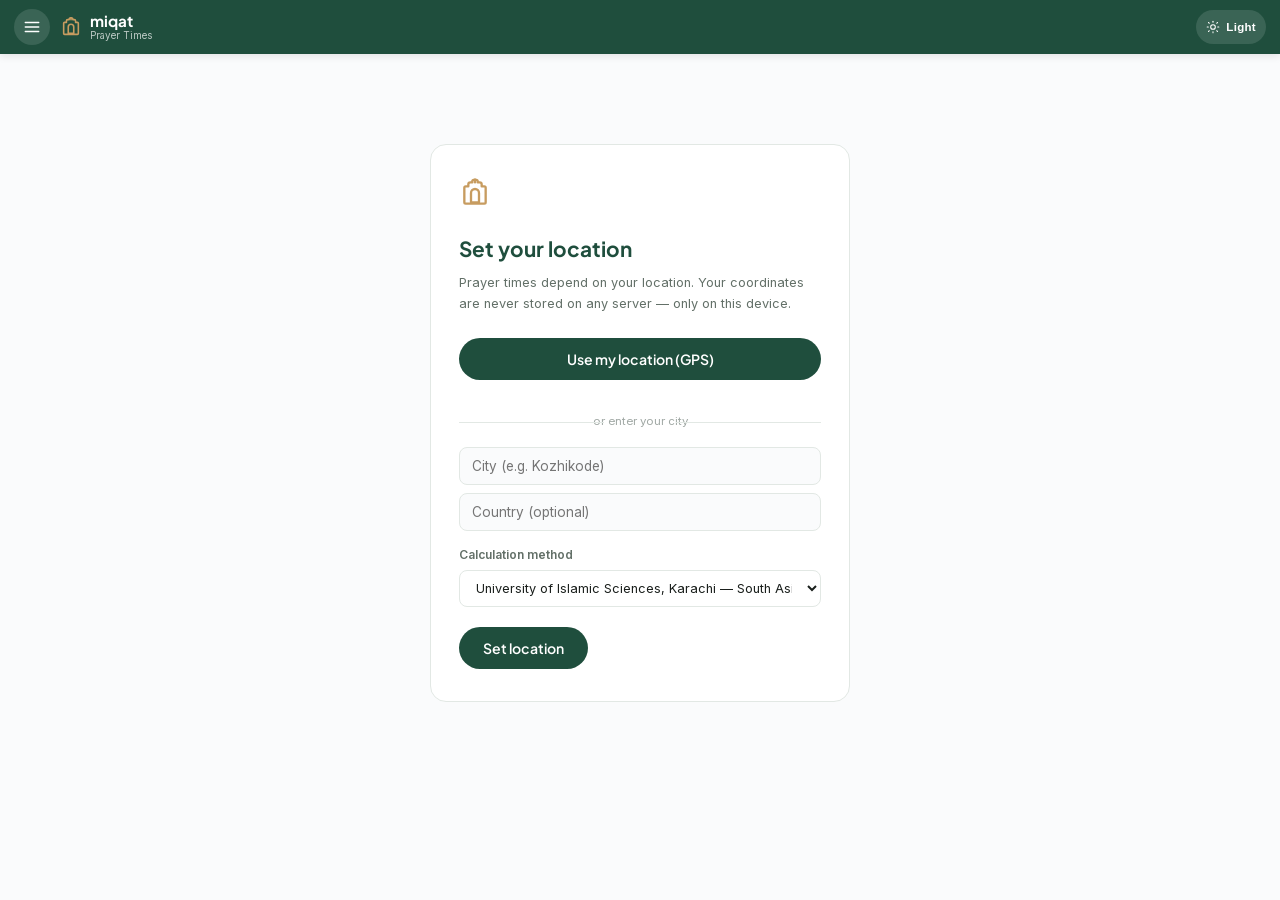
==== commit 2bdcba01: "4.1" ====
--- a/miqat/index.html
+++ b/miqat/index.html
@@ -123,6 +123,14 @@
       <div id="prayer-chart"></div>
     </section>
 
+    <section class="section-card">
+  <div class="section-head">
+    Mark Past Prayers
+    <button class="chart-tab" onclick="togglePastPanel(this)">Show</button>
+  </div>
+  <div id="past-panel" hidden></div>
+</section>
+
     <!-- Qalah tracker -->
     <section class="section-card">
       <div class="section-head">Qalah — القضاء</div>
--- a/assets/css/base.css
+++ b/assets/css/base.css
@@ -12,6 +12,10 @@
 
 /* ── RESET ── */
 *, *::before, *::after { box-sizing: border-box; margin: 0; padding: 0; }
+
+/* Ensure HTML [hidden] attribute always works,
+   even when a class (like .screen-center) sets display:flex */
+[hidden] { display: none !important; }
 
 body {
   font-family: var(--font-ui, 'Inter', system-ui, sans-serif);
--- a/miqat/style.css
+++ b/miqat/style.css
@@ -488,3 +488,29 @@
   font-size: 0.78rem; color: rgba(255,255,255,0.7);
   font-family: var(--font-ui);
 }
+
+.badge-unconfirmed { background: rgba(199,156,96,0.15); color: #8B6914; border: 1px dashed #c79c60; }
+.row-unconfirmed   { background: rgba(199,156,96,0.04); }
+.row-btn-qalah { background: #c79c60; color: #fff; }
+.row-btn-miss  { background: #8B3A3A; color: #fff; }
+.past-day   { padding: 10px 16px; border-bottom: 1px solid var(--border); }
+.past-date  { font-weight: 700; font-size: 0.75rem; color: var(--primary); margin-bottom: 8px; }
+.past-row   { display: flex; align-items: center; justify-content: space-between;
+              padding: 4px 0; font-size: 0.8rem; }
+.past-row select { font-size: 0.75rem; border: 1px solid var(--border);
+                   border-radius: var(--radius-sm); padding: 3px 6px;
+                   background: var(--card); color: var(--text); cursor: pointer; }
+
+.all-done-banner {
+  margin: 14px 0 0;
+  background: linear-gradient(135deg, var(--primary) 0%, #2a6953 100%);
+  color: var(--primary-fg);
+  border-radius: var(--radius);
+  padding: 18px 16px; text-align: center;
+}
+.all-done-ar   { font-family: 'Scheherazade New', serif; font-size: 1.4rem; opacity: 0.9; margin-bottom: 6px; }
+.all-done-title{ font-family: var(--font-display); font-weight: 700; font-size: 0.95rem;
+                 display: flex; align-items: center; justify-content: center; gap: 7px; margin-bottom: 8px; }
+.all-done-title svg { width: 16px; height: 16px; stroke: currentColor; fill: none; }
+.all-done-msg  { font-size: 0.8rem; line-height: 1.6; opacity: 0.88; margin-bottom: 4px; }
+.all-done-source{ font-size: 0.68rem; opacity: 0.65; font-style: italic; }
